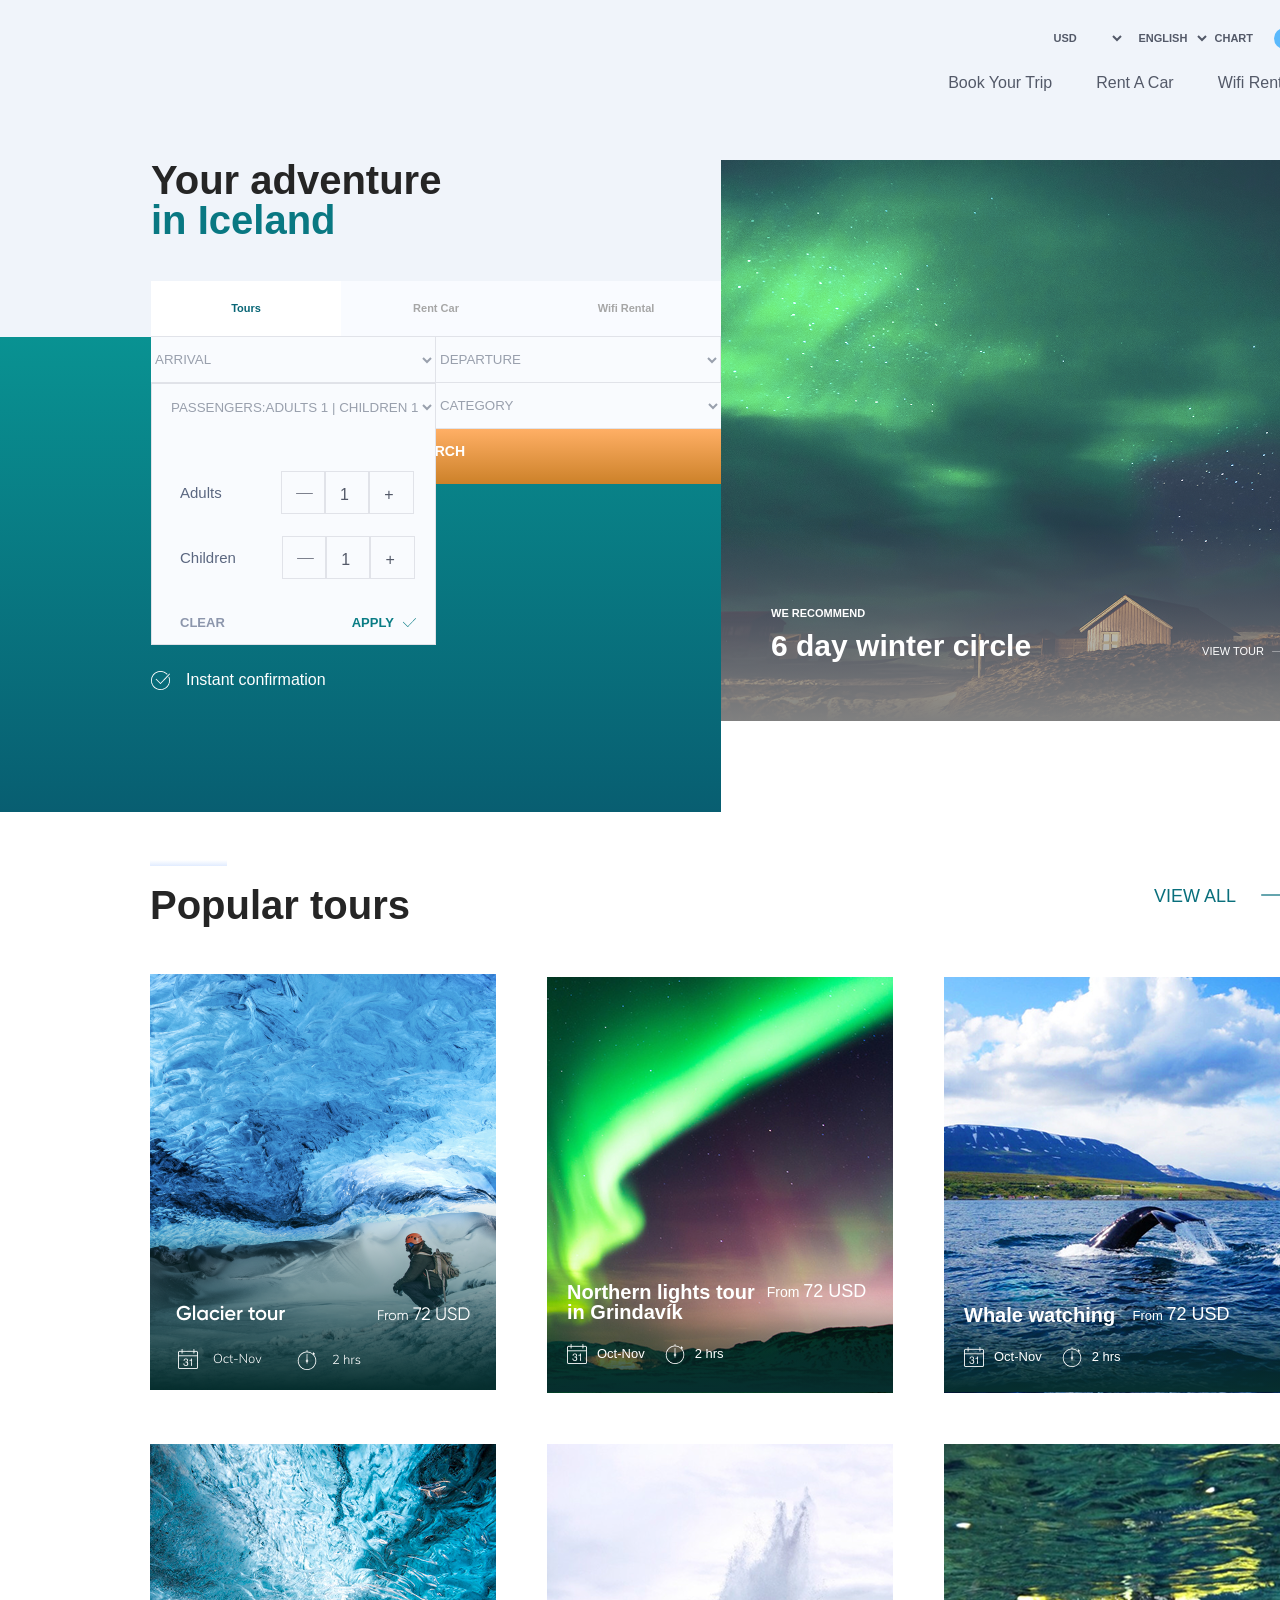
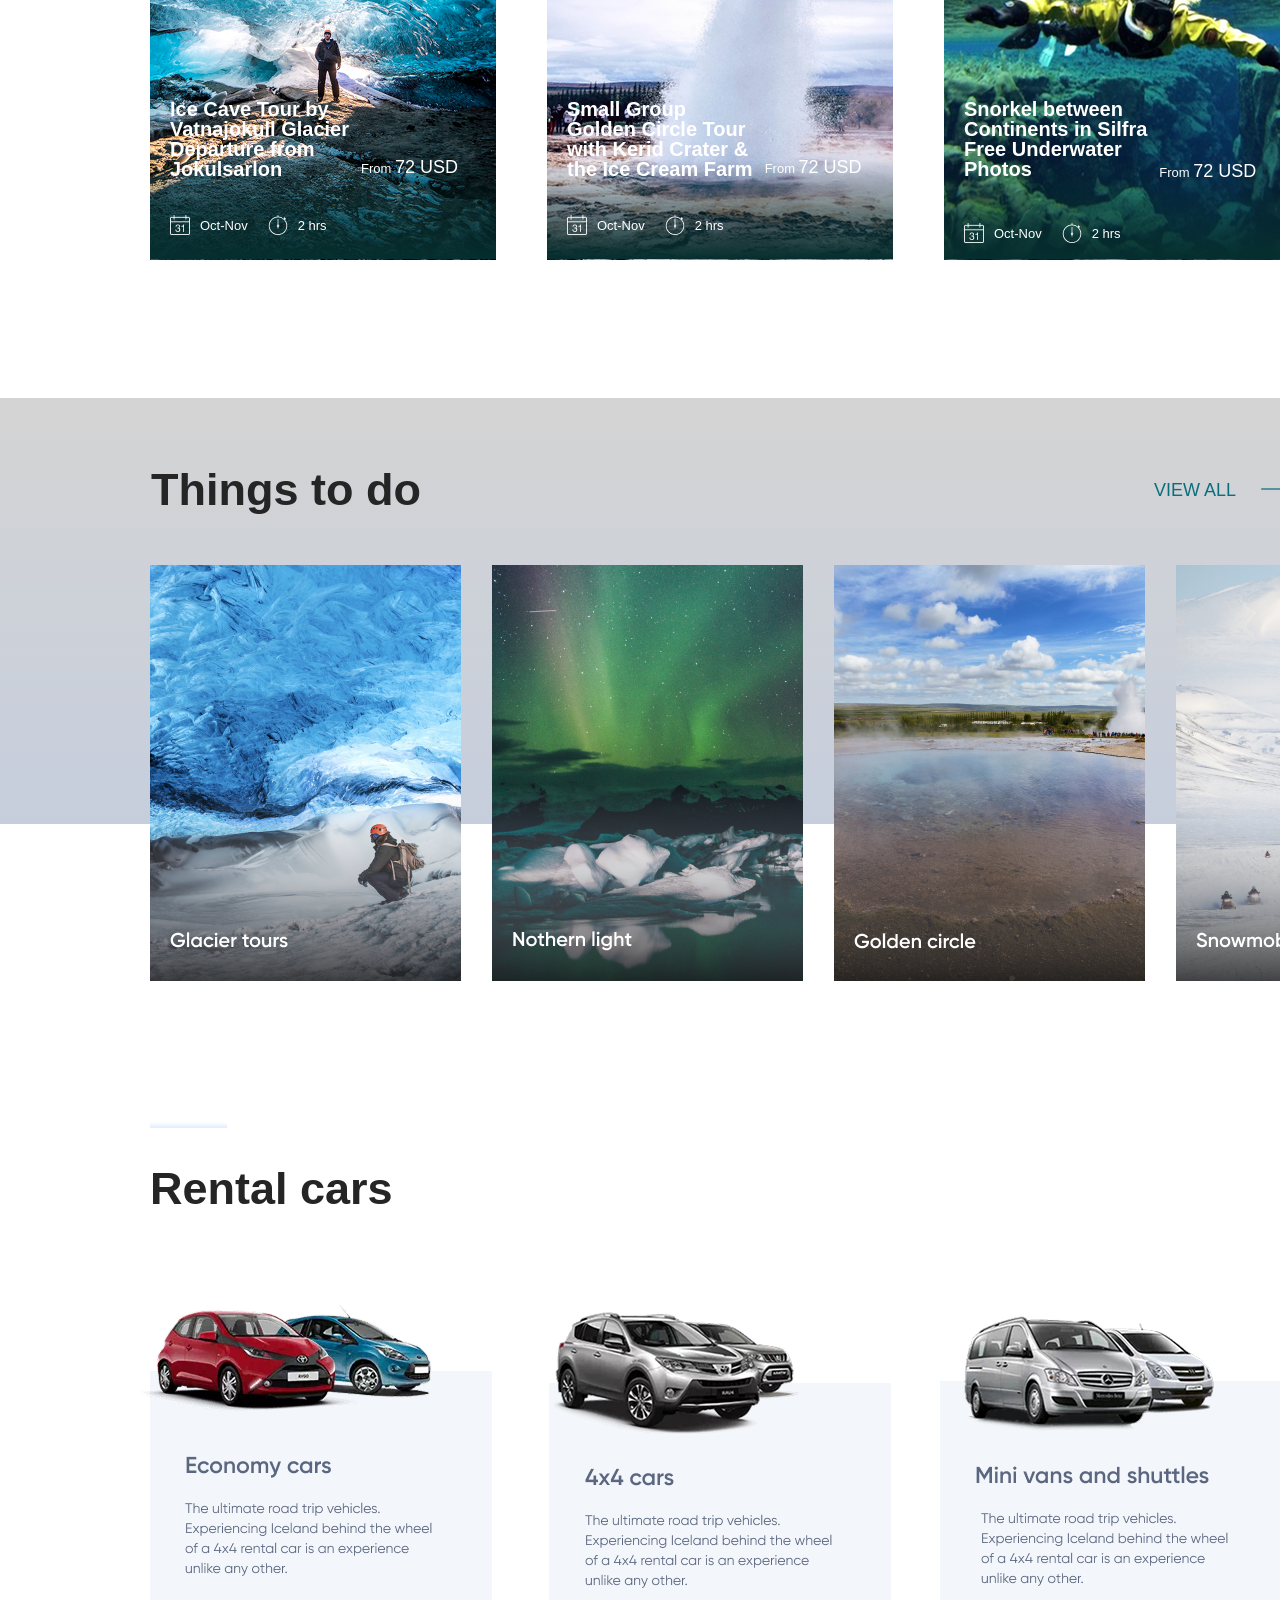
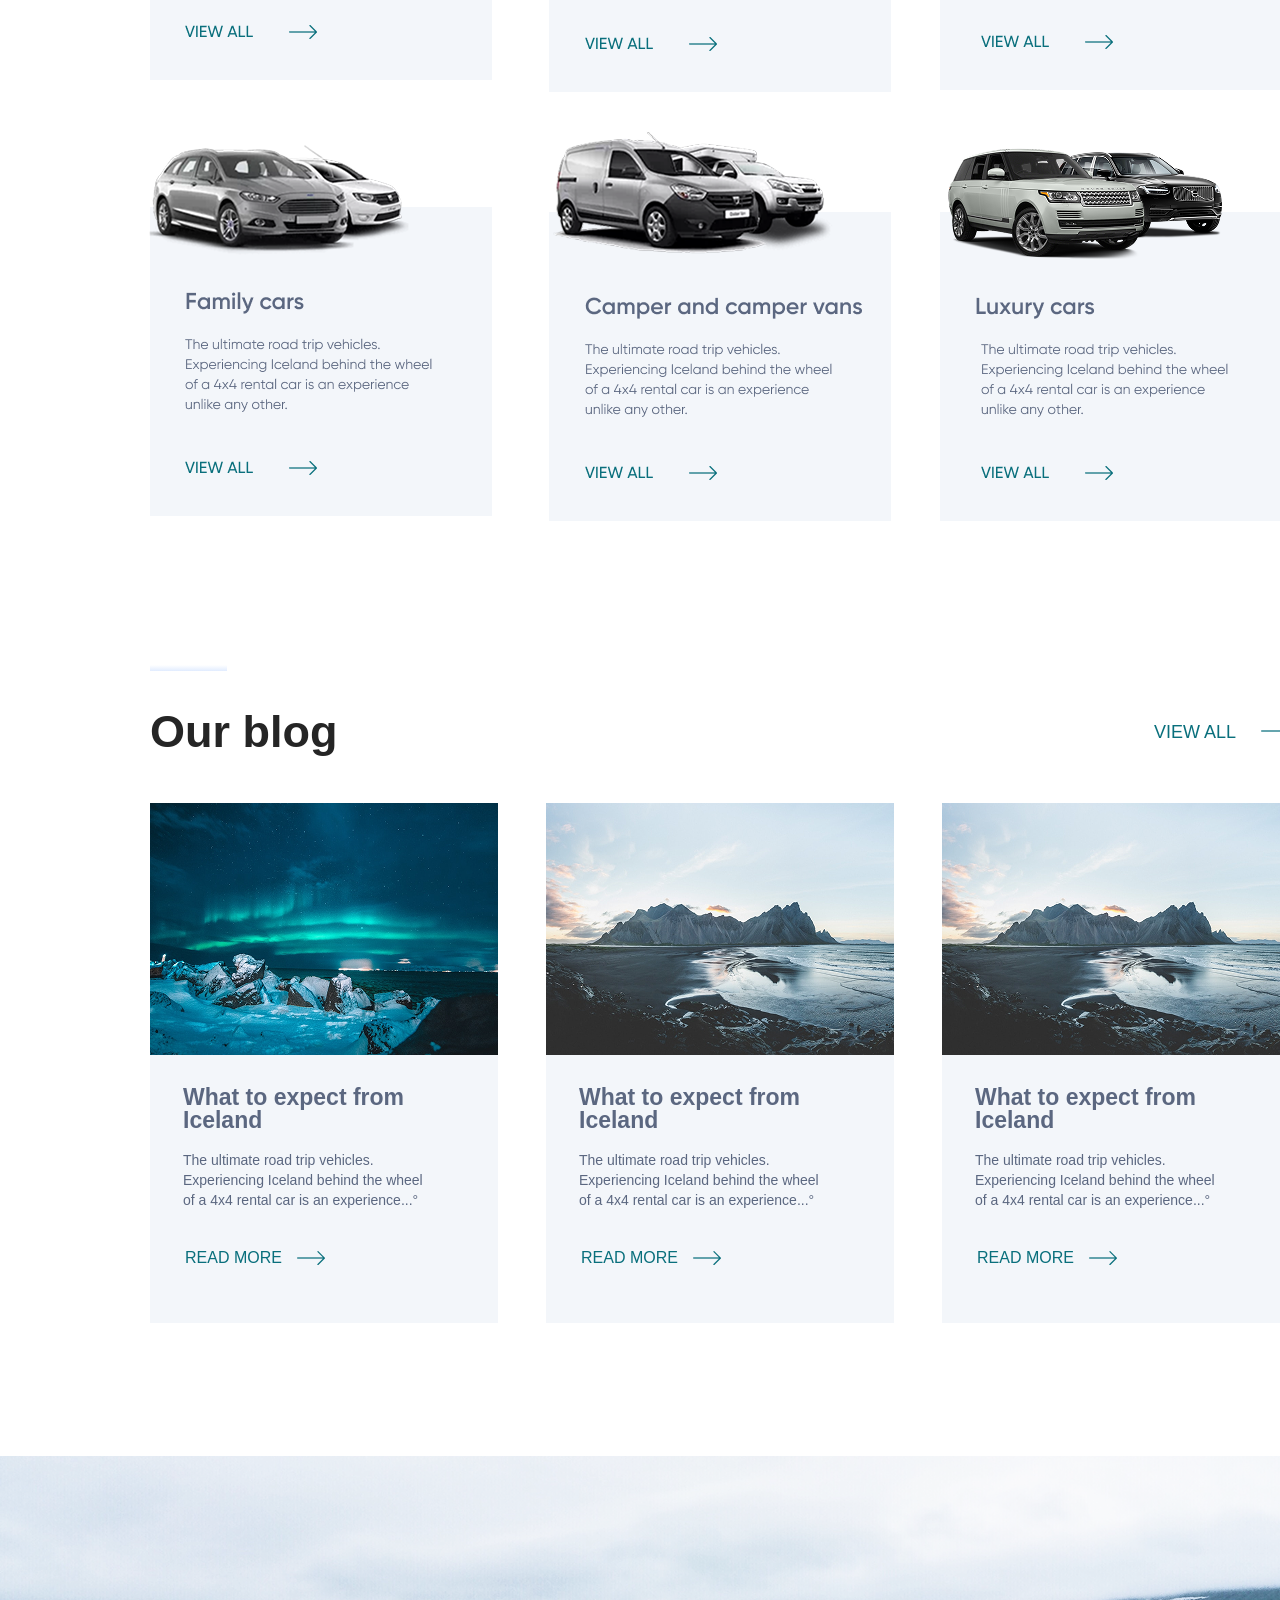
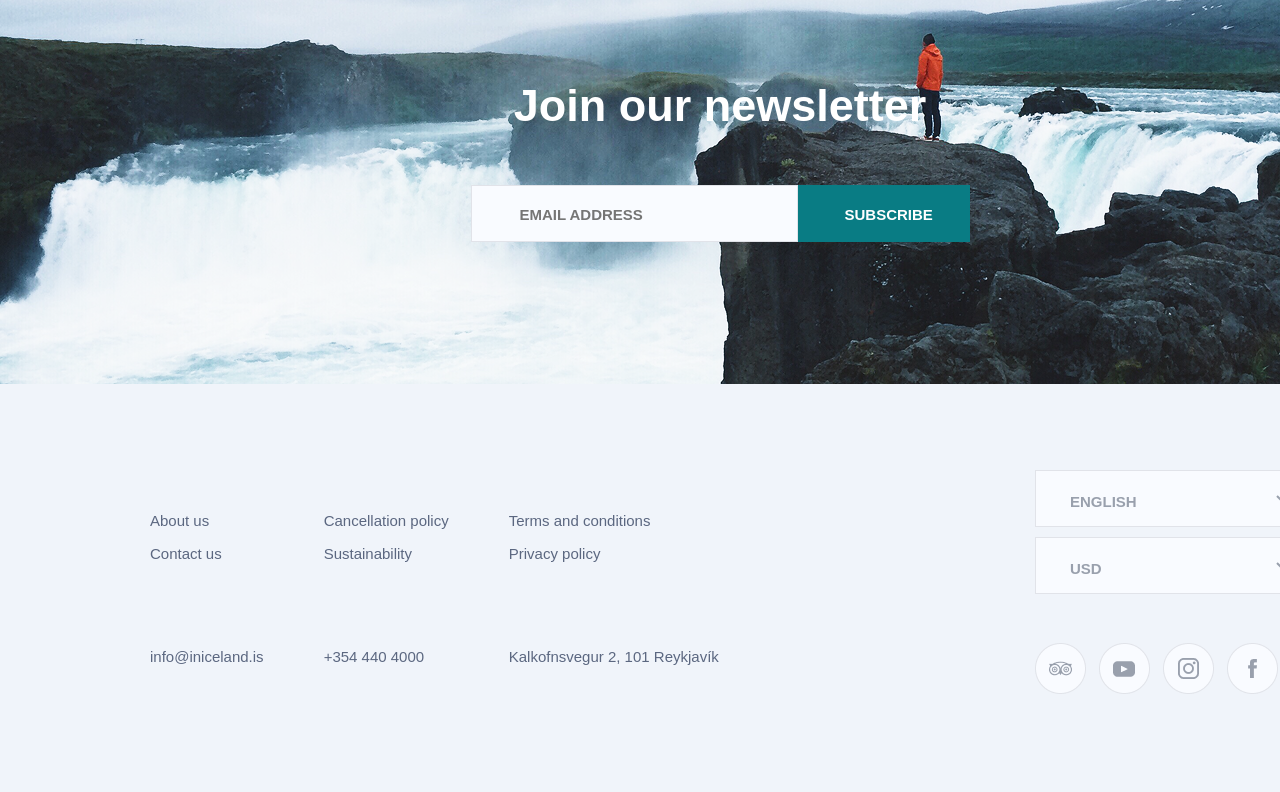
==== index.html @ d1ecb3a7 "initial commit" ====
<!DOCTYPE html>
<html lang="en">
<head>
  <meta charset="UTF-8">
  <meta name="viewport" content="width=device-width, initial-scale=1.0">
  <title>static rant cars website</title>
  <link rel="stylesheet" href="css/solve-challenge.css">
</head>
<body>
  <nav id="navigation">
    <!--this one is only for mobile sreen -->
     <div class="flex-h1-three-item">
       <h1>In Iceland</h1>
        <div class="user-vector-menu">
          <div><img src="/img/user (3) 1.png" alt=""></div>
          <div><img src="/img/Vector.png" alt=""></div>
          <div><img src="/img/Menu.png" alt=""></div>
        </div>
      </div>
       <!--this one is for destop-->
    <div id="flex-left">
      <div class="selected-two-div">
        <div class="selected">
        <select>
          <option value="usd">usd</option>
          <img src="/img/right-arrow (1) 2.png" alt="">
        </select>
        <select>
          <option value="english">english</option>
        </select>
        </div>
        <div class="chart-two">
        <div class="chart"><p>chart</p></div>
        <div class="two"><p>2</p></div>
        </div>
      </div>
      <ul class="three-ul">
        <li><a href="#">book your trip</a></li>
        <li><a href="#">rent a car</a></li>
        <li class="wifi-rental"><a href="#">wifi rental</a></li>
      </ul>
    </div>
  </nav>
  <main>
    <div id="hero-section">
      <div>
        <div class="for-background-only">
          <div class="h1">
            <h1>Your adventure <br><span>in Iceland</span></h1>
          </div>
          <div id="tours-rent-wifi">
            <div>
              <button class="Tours">tours</button>
              <button class="Rent-car">rent car</button>
              <button class="Wifi-rental">wifi rental</button>
            </div>
          </div>
        </div>
        <div id="four-selector-at-all">
          <div class="two-selector">
            <div class="arrival">
              <select name="arrival" class="">
                <option value="arrival">arrival</option>>
              </select>
            </div>
            <div class="departure">
              <select name="departure" class="">
                <option value="departure">departure</option>>
              </select>
            </div>
          </div>
          <div class="second-two-selector">
            <div class="div-that-wrap-passengers">
              <div class="pickup-time">
                <select name="pickup time" class="">
                <option value="pickup time">pickup time</option>
              </select>
              </div>
              <div class="Passengers">
                <select name="Passengers: Adults 1 | Children 1" class="">
                  <option value="Passengers: Adults 1 | Children 1"><span>Passengers:Adults 1 | Children 1</span></option>
                </select>
              </div>
              <div class="adults-children-clear">
                <div class="adults-with-three-items">
                  <div class="adults">
                    <p>adults</p>
                  </div>
                  <div class="three-item">
                    <div class="minu-sign"><img src="/img/vector-line.png" alt=""></div>
                    <div class="one-sign">
                      <p>1</p>
                    </div>
                    <div class="plus-sign">
                      <p>+</p>
                    </div>
                  </div>
                </div>
                <div class="children-three-items">
                  <div class="children">
                    <p>children</p>
                  </div>
                  <div class="three-item">
                    <div class="minu-sign"><img src="/img/vector-line.png" alt=""></div>
                    <div class="one-sign">
                      <p>1</p>
                    </div>
                    <div class="plus-sign">
                      <p>+</p>
                    </div>
                  </div>
                </div>
                <div class="clear-apply">
                  <div class="clear">
                    <p>clear</p>
                  </div>
                  <div class="apply-img">
                    <div class="apply">
                      <p>apply</p>
                    </div>
                    <img src="/img/checked 1.png" alt="">
                  </div>
                </div>
              </div>
            </div>
            <div class="div-that-wrap-category">
              <div class="display-flex-in-mobile">
                <select name="category" class="category">
                  <option value="category">departure time</option>
                </select>
              </div>
              <div class="display-flex-in-lagerscreen">
                <select name="category" class="category">
                  <option value="category"><span>category</span></option>
                </select>
              </div>
              <div class="search">
                <p>search</p>
              </div>
            </div>
          </div>
          <div class="Instant-img">
            <div class="two-group">
            <div class="img-p">
            <img src="/img/checked (3) 3.png" alt="">
             <p>Best price <br> guaranteed</p>
            </div>
            <div class="img-p">
            <img src="/img/checked (3) 3.png" alt="">
             <p>Easy booking and <br> cancellation</p>
            </div>
            </div>
            <div class="img"><img src="/img/checked (3) 3.png" alt=""></div>
            <div class="Instant">
              <p>Instant confirmation</p>
            </div>
          </div>
        </div>
      </div>
      <aside id="asidebar">
        <div class="picture-aurora-sidebar"><img src="/img/aurora-borealis-iceland-HJZAE87 1.png" alt=""></div>
        <div class="set-width-height-for-remmend">
          <div class="recommend-six-days">
            <div class="recomment">
              <p>we recommend</p>
            </div>
            <div class="six-day">
              <p>6 day winter circle</p>
            </div>
          </div>
          <div class="view-right-arrow">
            <p>view tour</p>
            <img src="/img/right-arrow (1) white-one.png" alt="">
          </div>
        </div>
      </aside>
    </div>
    <section id="section-1">
      <div class="short-line-popular-view">
        <div class="short-line"></div>
        <div class="popular-view">
          <div class="popular">
            <p>Popular tours</p>
          </div>
          <div class="button-img">
            <button>View all</button>
            <img src="/img/right-arrow-green-color.png" alt="">
          </div>
        </div>
      </div>
      <div class="two-group-of-pictures-1">
      <div class="three-mobile-image">
         <div><img src="/img/Mask Group-mobile-image.png" alt=""></div>
         <div><img src="/img/Mask Group-mobile-image.png" alt=""></div>
         <div><img src="/img/Mask Group-mobile-image.png" alt=""></div>
        </div>
        <div class="three-images">
          <div class="image-one">
          <img src="/img/tours large one.png" alt="">
            <!-- <div class="set-width-height"> -->
              <!-- <div class="push-it-down">
                <div class="right-side">
                <p>Glacier tour</p>
                <div class="calader-time">
                  <div class="calader">
                    <img src="/img/calendar (3) 1.png" alt="">
                    <p>Oct-Nov</p>
                  </div>
                  <div class="time">
                  <img src="/img/timer 1.png" alt="">
                  <p>2 hrs</p>
                </div>
                </div>
                 </div>
                 
                <div class="left-side">
                <p>From <span>72 USD</span></p>
                </div>
              </div> -->

            <!-- </div> -->
          </div>
          <div class="image-two">
            <div>
              <img src="/img/the-beautiful-northern-lights-viewed-from-30-minutes-outside-of-reykjavik-iceland-this-happens-when_t20_rOREmz 1.png"alt="">
            </div>
            <div class="set-width-height">
              <div class="push-it-down">
                <div class="right-side">
                  <p>Northern lights tour <br>in Grindavík</p>
                  <div class="calader-time">
                    <div class="calader">
                      <img src="/img/calendar (3) 1.png" alt="">
                      <p>Oct-Nov</p>
                    </div>
                    <div class="time">
                      <img src="/img/timer 1.png" alt="">
                      <p>2 hrs</p>
                    </div>
                  </div>
                </div>
                <div class="left-side">
                <p>From <span>72 USD</span></p>
                </div>
              </div>
            </div>
          </div>
          <div class="image-three">
            <div><img src="/img/iceland-nature_t20_z2x6Ea 1.png" alt=""></div>
            <div class="set-width-height">
              <div class="push-it-down">
                <div class="right-side">
                  <p>Whale watching</p>
                  <div class="calader-time">
                    <div class="calader">
                      <img src="/img/calendar (3) 1.png" alt="">
                      <p>Oct-Nov</p>
                    </div>
                    <div class="time">
                      <img src="/img/timer 1.png" alt="">
                      <p>2 hrs</p>
                    </div>
                  </div>
                </div>
                <div class="left-side"><p>From <span>72 USD</span></p></div>
              </div>

            </div>
          </div>
        </div>
        <div class="three-images-again">
          <div class="image-one">
            <div><img src="/img/myself-standing-inside-an-ice-cave_t20_a87QR6 1.png" alt=""></div>
            <div class="set-width-height">
              <div class="push-it-down">
                <div class="right-side">
                  <p>​Ice Cave Tour by <br>Vatnajokull Glacier <br> Departure from <br> Jokulsarlon</p>
                  <div class="calader-time">
                    <div class="calader">
                      <img src="/img/calendar (3) 1.png" alt="">
                      <p>Oct-Nov</p>
                    </div>
                    <div class="time">
                      <img src="/img/timer 1.png" alt="">
                      <p>2 hrs</p>
                    </div>
                  </div>
                </div>
                <div class="left-side"><p>From <span>72 USD</span></p></div>
              </div>
            </div>
          </div>
          <div class="image-two">
          <img src="/img/XgV84E_t20_GGoeZ6 1.png" alt="">
            <div class="set-width-height">
              <div class="push-it-down">
                <div class="right-side">
                  <p>Small Group <br> Golden Circle Tour <br> with Kerid Crater & <br> the Ice Cream Farm</p>
                  <div class="calader-time">
                  <div class="calader">
                    <img src="/img/calendar (3) 1.png" alt="">
                    <p>Oct-Nov</p>
                    </div>
                    <div class="time">
                      <img src="/img/timer 1.png" alt="">
                      <p>2 hrs</p>
                    </div>
                  </div>
                </div>
                <div class="left-side"><p>From <span>72 USD</span></p></div>
              </div>
            </div>
          </div>
          <div class="image-three">
            <img src="/img/silfra-snorkeling-between-north-america-and-europe-thingvellir-iceland_t20_RwwBnQ 1.png"alt="">
            <div class="set-width-height">
              <div class="push-it-down">
                <div class="right-side">
                  <p>Snorkel between <br> Continents in Silfra <br> Free Underwater <br> Photos</p>
                  <div class="calader-time">
                    <div class="calader">
                      <img src="/img/calendar (3) 1.png" alt="">
                      <p>Oct-Nov</p>
                    </div>
                    <div class="time">
                      <img src="/img/timer 1.png" alt="">
                      <p>2 hrs</p>
                    </div>
                  </div>
                </div>
                 <div class="left-side"><p>From <span>72 USD</span></p></div>
                </div>
              </div>
            </div>
          </div>
        </div>
      </div>
      <div class="display-in-mobile">
        <button>View all</button>
      </div>
    </section>
    <section id="section-2">
      <div class="for-the-background">
        <div class="thing-button">
          <p>Things to do</p>
          <div class="button-img">
            <button>View all</button>
            <img src="/img/right-arrow-green-color.png" alt="">
          </div>
        </div>
        <div class="mobile-image">
          <div class="two-image">
          <img src="/img/Tours-for-mobile.png" alt="">
          <img src="/img/Tours-second-for-mobile.png" alt="">
        </div>
        <div class="view-in-mobile"><button>View all things to do</button></div>
        </div>
        <div class="four-image">
          <div>
          <img src="/img/Tours-first-one.png" alt="">
        </div>
        <div>
          <img src="/img/Tours-second.png" alt="">
        </div>
        <div>
          <img src="/img/Tours three.png" alt="">
        </div>
        <div>
          <img src="/img/Tours four.png" alt="">
        </div>
      </div>
    </div>
    </section>
    <section id="section-3">
      <div class="short-line-Rental-cars">
        <div class="short-line"></div>
        <div class="Rental-cars">
          <p>Rental cars</p>
        </div>
      </div>
      <div class="cars">
        <div class="first-ground-of-cars">
          <div class="Cars-one"><img src="/img/Cars-one.png" alt=""></div>
          <div class="cars-two"><img src="/img/Cars-two.png" alt=""></div>
          <div class="Car-four"><img src="/img/Car-four.png" alt=""></div>
          <div class="cars-three"><img src="/img/Car-three.png" alt=""></div>
        </div>
        <div class="second-ground-of-cars">
          <div><img src="/img/Car-four.png" alt=""></div>
          <div><img src="/img/Car-five.png" alt=""></div>
          <div class="solve-little-problem">
            <div class="two-cars-must-flex">
            <div class="land-rover"><img src="/img/land_rover_PNG69 1.png" alt=""></div>
            <div class="pure"><img src="/img/purepng 1.png" alt=""></div>
           </div>
           <div class="card"></div><img src="/img/Car-six.png" alt="">
          </div>
        </div>
      </div>
      <div class="display-in-mobile">
      <button>View all cars</button>
      </div>
    </section>
    <section id="section-4">
      <div class="short-line-Ourblog-view">
        <div class="short-line"></div>
        <div class="Ourblog-view">
          <div class="From-the-blog">
            <p>From the blog</p>
          </div>
          <div class="Ourblog">
            <p>Our blog</p>
          </div>
          <div class="button-img">
            <button>View all</button>
            <img src="/img/right-arrow-green-color.png" alt="">
          </div>
        </div>
      </div>
      <div class="three-img-card">
        <div class="three-img">
          <div class="Rectangle-112"><img src="/img/Rectangle 112.png" alt=""></div>
          <div class="h2-paragraph">
            <div class="heading"><h2>What to expect from <br> Iceland</h2></div>
            <div class="paragraph"><p>The ultimate road trip vehicles. <br> Experiencing Iceland behind the wheel <br> of a 4x4 rental car is an experience...°</p></div>
            <div class="button-img">
            <button>read more</button>
             <img src="/img/right-arrow-green-color.png" alt="">
            </div>
          </div>
          <div class="add-image"><img src="/img/Rectangle 112.png" alt=""></div>
          <div class="h2-paragraph">
            <div class="heading"><h2>What to expect from <br> Iceland</h2></div>
            <div class="paragraph"><p>The ultimate road trip vehicles. <br> Experiencing Iceland behind the wheel <br> of a 4x4 rental car is an experience...°</p></div>
            <div class="button-img">
            <button>read more</button>
             <img src="/img/right-arrow-green-color.png" alt="">
            </div>
          </div>
          <div class="Rectangle-113"><img src="/img/Rectangle 113.png" alt=""></div>
          <div class="Rectangle-114"><img src="/img/Rectangle 113.png" alt=""></div>
        </div>
        <div class="card">
          <div class="h2-paragraph">
            <div class="heading"><h2>What to expect from <br> Iceland</h2></div>
            <div class="paragraph"><p>The ultimate road trip vehicles. <br> Experiencing Iceland behind the wheel <br> of a 4x4 rental car is an experience...°</p></div>
            <div class="button-img">
            <button>read more</button>
             <img src="/img/right-arrow-green-color.png" alt="">
            </div>
          </div>
          <div class="h2-paragraph">
            <div class="heading"><h2>What to expect from <br> Iceland</h2></div>
            <div class="paragraph"><p>The ultimate road trip vehicles. <br> Experiencing Iceland behind the wheel <br> of a 4x4 rental car is an experience...°</p></div>
            <div class="button-img">
              <button>read more</button>
              <img src="/img/right-arrow-green-color.png" alt="">
            </div>
          </div>
          <div class="h2-paragraph">
            <div class="heading"><h2>What to expect from <br> Iceland</h2></div>
            <div class="paragraph"><p>The ultimate road trip vehicles. <br> Experiencing Iceland behind the wheel <br> of a 4x4 rental car is an experience...°</p></div>
            <div class="button-img">
              <button>read more</button>
              <img src="/img/right-arrow-green-color.png" alt="">
            </div>
          </div>
        </div>
      </div>
      <div class="display-in-mobile">
      <button>view more blog posts</button>
      </div>
    </section>
    <section id="section-5">
     <div class="empty-div">
       <img src="/img/adventure-makes-things-meaningful_t20_Vo0aX3 1.png" alt="">
     </div>
     <div class="h2-input-button">
     <h2>Join our newsletter</h2>
     <div class="input-button">
     <div><input type="email" name="email" id="email" placeholder="email address"></div>
     <div><button>subscribe</button></div>
     </div>
     </div>
     </section>
    </main>
      <footer id="footer">
       <div class="view-only-on-mobilescreen">
        <div class="flex-contianer">
        <div class="first-unit">
         <ul>
          <li><a href="#">About us</a></li>
          <li><a href="#">Cancellation policy</a></li>
          <div class="paragraph"><p>Terms and conditions</p></div>
         </ul>
        </div>
        <div class="second-unit">
        <ul>
         <li><a href="#">Sustainability</a></li>
         <li><a href="#">Privacy policy</a></li>
         <li><a href="#">Contact us</a></li>
        </ul>
        </div>
        </div>
        <div class="third-unit">
        <ul>
        <li><a href="#">info@iniceland.is</a></li>
        <li><p>+354 440 4000</p></li>
        <div class="paragraph"><p>Kalkofnsvegur 2, 101 Reykjavík</p></div>
        </ul>
        </div>
        </div>
        <div class="right-side">
        <div class="first-ul">
         <ul>
          <li><a href="#">About us</a></li>
          <li><a href="#">Contact us</a></li>
          <div class="paragraph"><p>info@iniceland.is</p></div>
         </ul>
        </div>
        <div class="second-ul">
        <ul>
         <li><a href="#">Cancellation policy</a></li>
         <li><a href="#">Sustainability</a></li>
         <div class="paragraph"><p>+354 440 4000</p></div>
        </ul>
        </div>
        <div class="third-ul">
        <ul>
        <li><a href="#">Terms and conditions</a></li>
        <li><a href="#">Privacy policy</a></li>
        <div class="paragraph"><p>Kalkofnsvegur 2, 101 Reykjavík</p></div>
        </ul>
        </div>
       </div>
       <div class="left-side">
        <div class="select">
        <div class="english">
        <select name="english" id="english">english
        <option value="english">english</option>
        </select>
      </div>
        <div class="usd">
        <select name="usd" class="usd">
        <option value="usd">usd</option>
        </select>
      </div>
        </div>
       <div class="social-media">
       <div><img src="/img/Tripadvisor.png" alt=""></div>
       <div><img src="/img/Youtube.png" alt=""></div>
       <div><img src="/img/Instagram.png" alt=""></div>
       <div><img src="/img/Facebook.png" alt=""></div>
       </div>
       </div>
      </div>
    </footer>
    <script src="index.js"></script>
</body>
</html>
---- css/solve-challenge.css ----
html, body {
  width: 1440px;
  margin: 0 auto;
  box-sizing: border-box;
  font-family: sans-serif;
}

* {
  padding: 0;
  margin: 0;
  box-sizing: border-box;
}

p,
li,
a {
  margin: 0;
  padding: 0;
}

#navigation {
  width: 100%;
  height: 160px;
  background: #F0F4FA;
}
#navigation .flex-h1-three-item {
  display: none;
}
#navigation #flex-left {
  display: flex;
  flex-direction: column;
  align-items: end;
  padding-right: 145px;
}
#navigation #flex-left .selected-two-div {
  display: flex;
  flex-direction: row;
  text-align: center;
  align-items: center;
  padding-top: 27px;
  margin-bottom: 25px;
}
#navigation #flex-left .selected-two-div .selected {
  display: flex;
  flex-direction: row;
  align-items: center;
  text-align: center;
  gap: 10px;
}
#navigation #flex-left .selected-two-div .selected select {
  border: none;
  background: none;
  text-transform: uppercase;
  font-size: 11px;
  color: #535968;
  font-weight: 600;
  background: none;
  width: 75px;
}
#navigation #flex-left .selected-two-div .chart-two {
  display: flex;
  flex-direction: row;
  align-items: center;
  text-align: center;
  gap: 8px;
}
#navigation #flex-left .selected-two-div .chart-two .chart {
  text-decoration: none;
  list-style: none;
}
#navigation #flex-left .selected-two-div .chart-two .chart p {
  text-transform: uppercase;
  color: #535968;
  font-size: 11px;
  font-weight: 600;
  padding: 5px;
}
#navigation #flex-left .selected-two-div .chart-two .two {
  width: 21px;
  height: 21px;
  border-radius: 50%;
  margin-left: 8px;
  display: flex;
  flex-direction: row;
  align-items: center;
  justify-content: center;
  background-color: #5AB9FC;
}
#navigation #flex-left .selected-two-div .chart-two .two p {
  color: #fff;
  font-size: 11px;
  font-weight: 600;
}
#navigation #flex-left .three-ul {
  display: flex;
  flex-direction: row;
  list-style: none;
}
#navigation #flex-left .three-ul li a {
  font-size: 16px;
  line-height: 100%;
  font-weight: 500;
  letter-spacing: 0%;
  padding-right: 44px;
  color: #535968;
  text-transform: capitalize;
  text-decoration: none;
}
#navigation #flex-left .three-ul .wifi-rental a {
  font-size: 16px;
  line-height: 100%;
  font-weight: 500;
  letter-spacing: 0%;
  padding-right: 0px;
  color: #535968;
  text-transform: capitalize;
  text-decoration: none;
}

main #hero-section {
  width: 100%;
  display: flex;
  flex-direction: row;
}
main #hero-section .for-background-only {
  background: #F0F4FA;
}
main #hero-section .for-background-only .h1 {
  padding-left: 151px;
  margin-bottom: 41px;
}
main #hero-section .for-background-only .h1 h1 {
  margin-top: 0;
  font-weight: 700;
  font-size: 40px;
  line-height: 100%;
  letter-spacing: 0%;
  color: #252525;
}
main #hero-section .for-background-only .h1 h1 span {
  font-weight: 700;
  font-size: 40px;
  line-height: 100%;
  letter-spacing: 0%;
  color: #097882;
}
main #hero-section .for-background-only #tours-rent-wifi div {
  border-bottom: #E1E3E9 solid 1px;
  margin-left: 151px;
  display: flex;
  flex-direction: row;
  width: 570px;
}
main #hero-section .for-background-only #tours-rent-wifi .Tours {
  border: none;
  width: 190px;
  height: 55px;
  color: #096676;
  background-color: #FFFFFF;
  cursor: pointer;
  font-weight: 600;
  font-size: 11px;
  line-height: 100%;
  text-transform: capitalize;
  letter-spacing: 0%;
}
main #hero-section .for-background-only #tours-rent-wifi .Tours:hover {
  background-color: #085E71;
  color: #fff;
  transition: background-color 0.5s ease;
}
main #hero-section .for-background-only #tours-rent-wifi .Rent-car {
  border: none;
  width: 190px;
  height: 55px;
  font-weight: 600;
  font-size: 11px;
  line-height: 100%;
  color: #A6A6A6;
  cursor: pointer;
  letter-spacing: 0%;
  text-transform: capitalize;
  background: #F9FBFF;
}
main #hero-section .for-background-only #tours-rent-wifi .Rent-car:hover {
  background-color: #085E71;
  color: #fff;
  transition: background-color 0.5s ease;
}
main #hero-section .for-background-only #tours-rent-wifi .Wifi-rental {
  border: none;
  width: 190px;
  height: 55px;
  font-weight: 600;
  font-size: 11px;
  line-height: 100%;
  color: #A6A6A6;
  cursor: pointer;
  letter-spacing: 0%;
  text-transform: capitalize;
  background: #F9FBFF;
}
main #hero-section .for-background-only #tours-rent-wifi .Wifi-rental:hover {
  background-color: #085E71;
  color: #fff;
  transition: background-color 0.5s ease;
}
main #hero-section #four-selector-at-all {
  background: linear-gradient(#099292, #085E71);
  height: 475px;
}
main #hero-section #four-selector-at-all .two-selector {
  background-color: #F9FBFE;
  margin-left: 151px;
  display: flex;
  flex-direction: row;
}
main #hero-section #four-selector-at-all .two-selector .arrival select {
  border: none;
  height: 46px;
  background: none;
  width: 285px;
  color: #99A0AD;
  text-transform: uppercase;
  border-bottom: solid 1px #E1E3E9;
  border-right: solid 1px #E1E3E9;
}
main #hero-section #four-selector-at-all .two-selector .arrival select:focus {
  outline: none;
}
main #hero-section #four-selector-at-all .two-selector .departure select {
  border: none;
  height: 46px;
  background: none;
  width: 285px;
  color: #99A0AD;
  text-transform: uppercase;
  border-bottom: solid 1px #E1E3E9;
  border-right: solid 1px #E1E3E9;
}
main #hero-section #four-selector-at-all .two-selector .departure select:focus {
  outline: none;
}
main #hero-section #four-selector-at-all .second-two-selector {
  display: flex;
  flex-direction: row;
  margin-left: 151px;
}
main #hero-section #four-selector-at-all .second-two-selector .div-that-wrap-passengers {
  background-color: #F9FBFE;
  z-index: 1;
  border: solid 1px #E0E2E8;
}
main #hero-section #four-selector-at-all .second-two-selector .div-that-wrap-passengers .pickup-time {
  display: none;
}
main #hero-section #four-selector-at-all .second-two-selector .div-that-wrap-passengers select {
  border: none;
  background: none;
  width: 282.9px;
  height: 46px;
  text-transform: uppercase;
  padding-left: 15px;
  color: #99A0AD;
}
main #hero-section #four-selector-at-all .second-two-selector .div-that-wrap-passengers select:focus {
  outline: none;
}
main #hero-section #four-selector-at-all .second-two-selector .div-that-wrap-passengers .adults-children-clear .adults-with-three-items {
  display: flex;
  flex-direction: row;
  margin-bottom: 22px;
  align-items: center;
  margin-top: 41px;
}
main #hero-section #four-selector-at-all .second-two-selector .div-that-wrap-passengers .adults-children-clear .adults-with-three-items .adults {
  padding-left: 28px;
}
main #hero-section #four-selector-at-all .second-two-selector .div-that-wrap-passengers .adults-children-clear .adults-with-three-items .adults p {
  font-weight: 400;
  font-size: 15px;
  line-height: 100%;
  letter-spacing: 0%;
  color: #5B6780;
  text-transform: capitalize;
}
main #hero-section #four-selector-at-all .second-two-selector .div-that-wrap-passengers .adults-children-clear .adults-with-three-items .three-item {
  display: flex;
  flex-direction: row;
  margin-left: 59px;
  align-items: center;
}
main #hero-section #four-selector-at-all .second-two-selector .div-that-wrap-passengers .adults-children-clear .adults-with-three-items .three-item .minu-sign {
  width: 44.3px;
  height: 43px;
  border: solid 1px #E1E3E9;
  padding: 8px 14px;
}
main #hero-section #four-selector-at-all .second-two-selector .div-that-wrap-passengers .adults-children-clear .adults-with-three-items .three-item .one-sign {
  width: 44.3px;
  height: 43px;
  color: #535968;
  border: solid 1px #E1E3E9;
  padding: 14px 14px;
}
main #hero-section #four-selector-at-all .second-two-selector .div-that-wrap-passengers .adults-children-clear .adults-with-three-items .three-item .plus-sign {
  width: 44.3px;
  height: 43px;
  color: #535968;
  border: solid 1px #E1E3E9;
  padding: 14px 14px;
}
main #hero-section #four-selector-at-all .second-two-selector .div-that-wrap-passengers .adults-children-clear .children-three-items {
  display: flex;
  flex-direction: row;
  align-items: center;
}
main #hero-section #four-selector-at-all .second-two-selector .div-that-wrap-passengers .adults-children-clear .children-three-items .children {
  padding-left: 28px;
}
main #hero-section #four-selector-at-all .second-two-selector .div-that-wrap-passengers .adults-children-clear .children-three-items .children p {
  font-weight: 400;
  font-size: 15px;
  line-height: 100%;
  letter-spacing: 0%;
  color: #5B6780;
  text-transform: capitalize;
}
main #hero-section #four-selector-at-all .second-two-selector .div-that-wrap-passengers .adults-children-clear .children-three-items .three-item {
  display: flex;
  flex-direction: row;
  margin-left: 46px;
  align-items: center;
}
main #hero-section #four-selector-at-all .second-two-selector .div-that-wrap-passengers .adults-children-clear .children-three-items .three-item .minu-sign {
  width: 44.3px;
  height: 43px;
  border: solid 1px #E1E3E9;
  padding: 8px 14px;
}
main #hero-section #four-selector-at-all .second-two-selector .div-that-wrap-passengers .adults-children-clear .children-three-items .three-item .one-sign {
  width: 44.3px;
  height: 43px;
  color: #535968;
  border: solid 1px #E1E3E9;
  padding: 14px 14px;
}
main #hero-section #four-selector-at-all .second-two-selector .div-that-wrap-passengers .adults-children-clear .children-three-items .three-item .plus-sign {
  width: 44.3px;
  height: 43px;
  color: #535968;
  border: solid 1px #E1E3E9;
  padding: 14px 14px;
}
main #hero-section #four-selector-at-all .second-two-selector .div-that-wrap-passengers .adults-children-clear .clear-apply {
  display: flex;
  flex-direction: row;
  align-items: center;
  padding-top: 37px;
  padding-bottom: 15px;
  justify-content: space-between;
}
main #hero-section #four-selector-at-all .second-two-selector .div-that-wrap-passengers .adults-children-clear .clear-apply .clear {
  padding-left: 28px;
}
main #hero-section #four-selector-at-all .second-two-selector .div-that-wrap-passengers .adults-children-clear .clear-apply .clear p {
  font-weight: 600;
  font-size: 13px;
  line-height: 100%;
  text-transform: uppercase;
  color: #8C96AC;
}
main #hero-section #four-selector-at-all .second-two-selector .div-that-wrap-passengers .adults-children-clear .clear-apply .apply-img {
  display: flex;
  flex-direction: row;
  align-items: center;
  padding-right: 19px;
  gap: 9px;
}
main #hero-section #four-selector-at-all .second-two-selector .div-that-wrap-passengers .adults-children-clear .clear-apply .apply-img p {
  font-weight: 600;
  font-size: 13px;
  line-height: 100%;
  text-transform: uppercase;
  color: #097C84;
}
main #hero-section #four-selector-at-all .second-two-selector .div-that-wrap-passengers .adults-children-clear .clear-apply .apply-img img {
  color: #097C84;
}
main #hero-section #four-selector-at-all .second-two-selector .div-that-wrap-category .display-flex-in-mobile {
  display: none;
}
main #hero-section #four-selector-at-all .second-two-selector .div-that-wrap-category div select {
  background-color: #F9FBFE;
  border: none;
  width: 285px;
  height: 46px;
  color: #99A0AD;
  text-transform: uppercase;
  border-bottom: solid 1px #E1E3E9;
}
main #hero-section #four-selector-at-all .second-two-selector .div-that-wrap-category div select:focus {
  outline: none;
}
main #hero-section #four-selector-at-all .second-two-selector .div-that-wrap-category .search {
  height: 55px;
  width: 315px;
  margin-left: -30px;
  position: relative;
  padding-top: 15px;
  z-index: 0;
  background: linear-gradient(#FFAF65, #CC8129);
}
main #hero-section #four-selector-at-all .second-two-selector .div-that-wrap-category .search p {
  color: #FFFFFF;
  font-weight: 600;
  font-size: 14px;
  line-height: 100%;
  letter-spacing: 0%;
  text-transform: uppercase;
}
main #hero-section #four-selector-at-all .Instant-img .two-group {
  display: none;
}
main #hero-section #four-selector-at-all .Instant-img {
  padding-left: 151px;
  margin-top: 26px;
  gap: 16px;
  display: flex;
  flex-direction: row;
  color: #FFFFFF;
}
main #hero-section #asidebar {
  width: 720px;
  height: 561px;
}
main #hero-section #asidebar .set-width-height-for-remmend {
  width: 720px;
  height: 196px;
  margin-top: -200px;
  position: relative;
  display: flex;
  flex-direction: row;
  align-items: center;
  justify-content: space-between;
  background: linear-gradient(transparent, gray);
}
main #hero-section #asidebar .set-width-height-for-remmend .recommend-six-days {
  color: #FFFFFF;
  padding-top: 22px;
  padding-left: 50px;
}
main #hero-section #asidebar .set-width-height-for-remmend .recommend-six-days .recomment {
  margin-bottom: 12px;
}
main #hero-section #asidebar .set-width-height-for-remmend .recommend-six-days .recomment p {
  font-weight: 600;
  font-size: 11px;
  line-height: 100%;
  letter-spacing: 0%;
  text-transform: uppercase;
}
main #hero-section #asidebar .set-width-height-for-remmend .recommend-six-days .six-day p {
  font-weight: 600;
  font-size: 30px;
  line-height: 100%;
  letter-spacing: 0%;
}
main #hero-section #asidebar .set-width-height-for-remmend .view-right-arrow {
  color: #FFFFFF;
  padding-top: 57px;
  padding-right: 151px;
  display: flex;
  flex-direction: row;
  gap: 8px;
  align-items: center;
}
main #hero-section #asidebar .set-width-height-for-remmend .view-right-arrow p {
  font-weight: 400px;
  font-size: 11px;
  line-height: 100%;
  letter-spacing: 0%;
  text-transform: uppercase;
}
main #hero-section #asidebar .set-width-height-for-remmend .view-right-arrow img {
  color: #FFFFFF;
  width: 18px;
  height: 9.04px;
}
main #section-1 .short-line-popular-view {
  padding-left: 150px;
  margin-bottom: 49px;
}
main #section-1 .short-line-popular-view .short-line {
  width: 77px;
  height: 6px;
  background: linear-gradient(#FFFFFF, #E1ECFF);
  margin-top: 48px;
}
main #section-1 .short-line-popular-view .popular-view {
  display: flex;
  flex-direction: row;
  justify-content: space-between;
  align-items: center;
}
main #section-1 .short-line-popular-view .popular-view .popular {
  margin-top: 19px;
}
main #section-1 .short-line-popular-view .popular-view .popular p {
  font-size: 40px;
  font-weight: 600;
  line-height: 100%;
  letter-spacing: 0%;
  color: #252525;
}
main #section-1 .short-line-popular-view .popular-view .button-img {
  display: flex;
  flex-direction: row;
  align-items: center;
  padding-right: 151px;
  gap: 25px;
}
main #section-1 .short-line-popular-view .popular-view .button-img button {
  font-weight: 500;
  font-size: 18px;
  line-height: 100%;
  letter-spacing: 0%;
  border: none;
  color: #096F7C;
  text-transform: uppercase;
  background: none;
}
main #section-1 .short-line-popular-view .popular-view .button-img button:hover {
  cursor: pointer;
}
main #section-1 .short-line-popular-view .popular-view .button-img img {
  width: 28px;
  height: 14.07px;
  color: #096F7C;
}
main #section-1 .two-group-of-pictures-1 .three-mobile-image {
  display: none;
}
main #section-1 .two-group-of-pictures-1 .three-images {
  display: flex;
  flex-direction: row;
  align-items: center;
  padding-left: 150px;
  margin-bottom: 50px;
  gap: 51px;
}
main #section-1 .two-group-of-pictures-1 .three-images .image-two .set-width-height {
  width: 100%;
  height: 198px;
  background: linear-gradient(transparent, rgba(10, 78, 92, 0), #062E2E);
  margin-top: -203px;
  position: relative;
}
main #section-1 .two-group-of-pictures-1 .three-images .image-two .set-width-height .push-it-down {
  display: flex;
  flex-direction: row;
  margin-left: 20px;
  padding-top: 88px;
  gap: 12px;
}
main #section-1 .two-group-of-pictures-1 .three-images .image-two .set-width-height .push-it-down .right-side {
  display: flex;
  flex-direction: column;
}
main #section-1 .two-group-of-pictures-1 .three-images .image-two .set-width-height .push-it-down .right-side p {
  font-size: 20px;
  font-weight: 600;
  line-height: 100%;
  letter-spacing: 0%;
  color: #FFFFFF;
}
main #section-1 .two-group-of-pictures-1 .three-images .image-two .set-width-height .push-it-down .right-side .calader-time {
  display: flex;
  flex-direction: row;
  align-items: center;
  padding-top: 22px;
  gap: 20px;
}
main #section-1 .two-group-of-pictures-1 .three-images .image-two .set-width-height .push-it-down .right-side .calader-time .calader {
  display: flex;
  flex-direction: row;
  align-items: center;
  gap: 10px;
}
main #section-1 .two-group-of-pictures-1 .three-images .image-two .set-width-height .push-it-down .right-side .calader-time .calader p {
  font-weight: 300;
  font-size: 13px;
  line-height: 100%;
  letter-spacing: 0%;
  color: #FFFFFF;
}
main #section-1 .two-group-of-pictures-1 .three-images .image-two .set-width-height .push-it-down .right-side .calader-time .time {
  display: flex;
  flex-direction: row;
  align-items: center;
  gap: 10px;
}
main #section-1 .two-group-of-pictures-1 .three-images .image-two .set-width-height .push-it-down .right-side .calader-time .time p {
  font-weight: 300;
  font-size: 13px;
  line-height: 100%;
  letter-spacing: 0%;
  color: #FFFFFF;
}
main #section-1 .two-group-of-pictures-1 .three-images .image-two .set-width-height .push-it-down .left-side p {
  font-size: 14px;
  font-weight: 400;
  line-height: 100%;
  letter-spacing: 0%;
  color: #FFFFFF;
}
main #section-1 .two-group-of-pictures-1 .three-images .image-two .set-width-height .push-it-down .left-side p span {
  font-size: 18px;
  font-weight: 400;
  line-height: 100%;
  letter-spacing: 0%;
  color: #FFFFFF;
}
main #section-1 .two-group-of-pictures-1 .three-images .image-three .set-width-height {
  width: 100%;
  height: 198px;
  background: linear-gradient(transparent, rgba(10, 78, 92, 0), #062E2E);
  margin-top: -203px;
  position: relative;
}
main #section-1 .two-group-of-pictures-1 .three-images .image-three .set-width-height .push-it-down {
  display: flex;
  flex-direction: row;
  margin-left: 20px;
  padding-top: 111px;
  gap: 12px;
}
main #section-1 .two-group-of-pictures-1 .three-images .image-three .set-width-height .push-it-down .right-side {
  display: flex;
  flex-direction: column;
}
main #section-1 .two-group-of-pictures-1 .three-images .image-three .set-width-height .push-it-down .right-side p {
  font-size: 20px;
  font-weight: 600;
  line-height: 100%;
  letter-spacing: 0%;
  color: #FFFFFF;
}
main #section-1 .two-group-of-pictures-1 .three-images .image-three .set-width-height .push-it-down .right-side .calader-time {
  display: flex;
  flex-direction: row;
  align-items: center;
  padding-top: 22px;
  gap: 20px;
}
main #section-1 .two-group-of-pictures-1 .three-images .image-three .set-width-height .push-it-down .right-side .calader-time .calader {
  display: flex;
  flex-direction: row;
  align-items: center;
  gap: 10px;
}
main #section-1 .two-group-of-pictures-1 .three-images .image-three .set-width-height .push-it-down .right-side .calader-time .calader p {
  font-weight: 300;
  font-size: 13px;
  line-height: 100%;
  letter-spacing: 0%;
  color: #FFFFFF;
}
main #section-1 .two-group-of-pictures-1 .three-images .image-three .set-width-height .push-it-down .right-side .calader-time .time {
  display: flex;
  flex-direction: row;
  align-items: center;
  gap: 10px;
}
main #section-1 .two-group-of-pictures-1 .three-images .image-three .set-width-height .push-it-down .right-side .calader-time .time p {
  font-weight: 300;
  font-size: 13px;
  line-height: 100%;
  letter-spacing: 0%;
  color: #FFFFFF;
}
main #section-1 .two-group-of-pictures-1 .three-images .image-three .set-width-height .push-it-down .left-side p {
  font-weight: 300;
  font-size: 13px;
  line-height: 100%;
  letter-spacing: 0%;
  color: #FFFFFF;
}
main #section-1 .two-group-of-pictures-1 .three-images .image-three .set-width-height .push-it-down .left-side p span {
  font-size: 18px;
  font-weight: 400;
  line-height: 100%;
  letter-spacing: 0%;
  color: #FFFFFF;
}
main #section-1 .two-group-of-pictures-1 .three-images-again {
  display: flex;
  flex-direction: row;
  align-items: center;
  padding-left: 150px;
  gap: 51px;
}
main #section-1 .two-group-of-pictures-1 .three-images-again .image-one .set-width-height {
  width: 100%;
  height: 198px;
  background: linear-gradient(transparent, rgba(10, 78, 92, 0), #062E2E);
  margin-top: -203px;
  position: relative;
}
main #section-1 .two-group-of-pictures-1 .three-images-again .image-one .set-width-height .push-it-down {
  display: flex;
  flex-direction: row;
  align-items: center;
  padding-left: 20px;
  padding-top: 38px;
  gap: 12px;
}
main #section-1 .two-group-of-pictures-1 .three-images-again .image-one .set-width-height .push-it-down .right-side {
  display: flex;
  flex-direction: column;
}
main #section-1 .two-group-of-pictures-1 .three-images-again .image-one .set-width-height .push-it-down .right-side p {
  font-size: 20px;
  font-weight: 600;
  line-height: 100%;
  letter-spacing: 0%;
  color: #FFFFFF;
}
main #section-1 .two-group-of-pictures-1 .three-images-again .image-one .set-width-height .push-it-down .right-side .calader-time {
  display: flex;
  flex-direction: row;
  align-items: center;
  padding-top: 36px;
  gap: 20px;
}
main #section-1 .two-group-of-pictures-1 .three-images-again .image-one .set-width-height .push-it-down .right-side .calader-time .calader {
  display: flex;
  flex-direction: row;
  align-items: center;
  gap: 10px;
}
main #section-1 .two-group-of-pictures-1 .three-images-again .image-one .set-width-height .push-it-down .right-side .calader-time .calader p {
  font-weight: 300;
  font-size: 13px;
  line-height: 100%;
  letter-spacing: 0%;
  color: #FFFFFF;
}
main #section-1 .two-group-of-pictures-1 .three-images-again .image-one .set-width-height .push-it-down .right-side .calader-time .time {
  display: flex;
  flex-direction: row;
  align-items: center;
  gap: 10px;
}
main #section-1 .two-group-of-pictures-1 .three-images-again .image-one .set-width-height .push-it-down .right-side .calader-time .time p {
  font-weight: 300;
  font-size: 13px;
  line-height: 100%;
  letter-spacing: 0%;
  color: #FFFFFF;
}
main #section-1 .two-group-of-pictures-1 .three-images-again .image-one .set-width-height .push-it-down .left-side p {
  font-weight: 300;
  font-size: 13px;
  line-height: 100%;
  letter-spacing: 0%;
  color: #FFFFFF;
}
main #section-1 .two-group-of-pictures-1 .three-images-again .image-one .set-width-height .push-it-down .left-side p span {
  font-size: 18px;
  font-weight: 400;
  line-height: 100%;
  letter-spacing: 0%;
  color: #FFFFFF;
}
main #section-1 .two-group-of-pictures-1 .three-images-again .image-two .set-width-height {
  width: 100%;
  height: 198px;
  background: linear-gradient(transparent, rgba(10, 78, 92, 0), #062E2E);
  margin-top: -203px;
  position: relative;
}
main #section-1 .two-group-of-pictures-1 .three-images-again .image-two .set-width-height .push-it-down {
  display: flex;
  flex-direction: row;
  align-items: center;
  padding-left: 20px;
  padding-top: 38px;
  gap: 12px;
}
main #section-1 .two-group-of-pictures-1 .three-images-again .image-two .set-width-height .push-it-down .right-side {
  display: flex;
  flex-direction: column;
}
main #section-1 .two-group-of-pictures-1 .three-images-again .image-two .set-width-height .push-it-down .right-side p {
  font-size: 20px;
  font-weight: 600;
  line-height: 100%;
  letter-spacing: 0%;
  color: #FFFFFF;
}
main #section-1 .two-group-of-pictures-1 .three-images-again .image-two .set-width-height .push-it-down .right-side .calader-time {
  display: flex;
  flex-direction: row;
  align-items: center;
  padding-top: 36px;
  gap: 20px;
}
main #section-1 .two-group-of-pictures-1 .three-images-again .image-two .set-width-height .push-it-down .right-side .calader-time .calader {
  display: flex;
  flex-direction: row;
  align-items: center;
  gap: 10px;
}
main #section-1 .two-group-of-pictures-1 .three-images-again .image-two .set-width-height .push-it-down .right-side .calader-time .calader p {
  font-weight: 300;
  font-size: 13px;
  line-height: 100%;
  letter-spacing: 0%;
  color: #FFFFFF;
}
main #section-1 .two-group-of-pictures-1 .three-images-again .image-two .set-width-height .push-it-down .right-side .calader-time .time {
  display: flex;
  flex-direction: row;
  align-items: center;
  gap: 10px;
}
main #section-1 .two-group-of-pictures-1 .three-images-again .image-two .set-width-height .push-it-down .right-side .calader-time .time p {
  font-weight: 300;
  font-size: 13px;
  line-height: 100%;
  letter-spacing: 0%;
  color: #FFFFFF;
}
main #section-1 .two-group-of-pictures-1 .three-images-again .image-two .set-width-height .push-it-down .left-side p {
  font-weight: 300;
  font-size: 13px;
  line-height: 100%;
  letter-spacing: 0%;
  color: #FFFFFF;
}
main #section-1 .two-group-of-pictures-1 .three-images-again .image-two .set-width-height .push-it-down .left-side p span {
  font-size: 18px;
  font-weight: 400;
  line-height: 100%;
  letter-spacing: 0%;
  color: #FFFFFF;
}
main #section-1 .two-group-of-pictures-1 .three-images-again .image-three .set-width-height {
  width: 100%;
  height: 198px;
  background: linear-gradient(transparent, rgba(10, 78, 92, 0), #062E2E);
  margin-top: -203px;
  position: relative;
}
main #section-1 .two-group-of-pictures-1 .three-images-again .image-three .set-width-height .push-it-down {
  display: flex;
  flex-direction: row;
  align-items: center;
  padding-left: 20px;
  padding-top: 38px;
  gap: 12px;
}
main #section-1 .two-group-of-pictures-1 .three-images-again .image-three .set-width-height .push-it-down .right-side {
  display: flex;
  flex-direction: column;
}
main #section-1 .two-group-of-pictures-1 .three-images-again .image-three .set-width-height .push-it-down .right-side p {
  font-size: 20px;
  font-weight: 600;
  line-height: 100%;
  letter-spacing: 0%;
  color: #FFFFFF;
}
main #section-1 .two-group-of-pictures-1 .three-images-again .image-three .set-width-height .push-it-down .right-side .calader-time {
  display: flex;
  flex-direction: row;
  align-items: center;
  padding-top: 18px;
  padding-top: 22px;
  gap: 20px;
}
main #section-1 .two-group-of-pictures-1 .three-images-again .image-three .set-width-height .push-it-down .right-side .calader-time .calader {
  display: flex;
  flex-direction: row;
  align-items: center;
  padding-top: 22px;
  gap: 10px;
}
main #section-1 .two-group-of-pictures-1 .three-images-again .image-three .set-width-height .push-it-down .right-side .calader-time .calader p {
  font-weight: 300;
  font-size: 13px;
  line-height: 100%;
  letter-spacing: 0%;
  color: #FFFFFF;
}
main #section-1 .two-group-of-pictures-1 .three-images-again .image-three .set-width-height .push-it-down .right-side .calader-time .time {
  display: flex;
  flex-direction: row;
  align-items: center;
  padding-top: 22px;
  gap: 10px;
}
main #section-1 .two-group-of-pictures-1 .three-images-again .image-three .set-width-height .push-it-down .right-side .calader-time .time p {
  font-weight: 300;
  font-size: 13px;
  line-height: 100%;
  letter-spacing: 0%;
  color: #FFFFFF;
}
main #section-1 .two-group-of-pictures-1 .three-images-again .image-three .set-width-height .push-it-down .left-side p {
  font-weight: 300;
  font-size: 13px;
  line-height: 100%;
  letter-spacing: 0%;
  color: #FFFFFF;
}
main #section-1 .two-group-of-pictures-1 .three-images-again .image-three .set-width-height .push-it-down .left-side p span {
  font-size: 18px;
  font-weight: 400;
  line-height: 100%;
  letter-spacing: 0%;
  color: #FFFFFF;
}
main #section-1 .display-in-mobile {
  display: none;
}
main #section-2 {
  margin-top: 139px;
  height: 584px;
}
main #section-2 .for-the-background {
  height: 426px;
  background: linear-gradient(#d4d4d4, #C6CEDD);
}
main #section-2 .for-the-background .thing-button {
  padding-top: 69px;
  padding-left: 151px;
  display: flex;
  flex-direction: row;
  justify-content: space-between;
  align-items: center;
}
main #section-2 .for-the-background .thing-button p {
  font-size: 45px;
  font-weight: 600;
  line-height: 100%;
  letter-spacing: 0%;
  color: #252525;
}
main #section-2 .for-the-background .thing-button .button-img {
  display: flex;
  flex-direction: row;
  align-items: center;
  padding-right: 151px;
  gap: 25px;
}
main #section-2 .for-the-background .thing-button .button-img button {
  font-weight: 500;
  font-size: 18px;
  line-height: 100%;
  letter-spacing: 0%;
  border: none;
  color: #096F7C;
  text-transform: uppercase;
  background: none;
}
main #section-2 .for-the-background .thing-button .button-img button:hover {
  cursor: pointer;
}
main #section-2 .for-the-background .thing-button .button-img img {
  width: 28px;
  height: 14.07px;
  color: #096F7C;
}
main #section-2 .for-the-background .mobile-image {
  display: none;
}
main #section-2 .four-image {
  display: flex;
  flex-direction: row;
  align-items: center;
  gap: 31px;
  padding-left: 150px;
  padding-top: 53px;
}
main #section-3 .short-line-Rental-cars {
  padding-left: 150px;
  margin-top: 140px;
  margin-bottom: 67px;
}
main #section-3 .short-line-Rental-cars .short-line {
  width: 77px;
  height: 6px;
  background: linear-gradient(#FFFFFF, #E1ECFF);
  margin-bottom: 38px;
}
main #section-3 .short-line-Rental-cars .Rental-cars p {
  font-size: 45px;
  font-weight: 600;
  line-height: 100%;
  letter-spacing: 0%;
  color: #252525;
}
main #section-3 .cars .first-ground-of-cars {
  display: flex;
  flex-direction: row;
  align-items: center;
  padding-left: 138px;
  gap: 49px;
}
main #section-3 .cars .first-ground-of-cars .Car-four {
  display: none;
}
main #section-3 .cars .first-ground-of-cars .Cars-one {
  margin-bottom: 40px;
}
main #section-3 .cars .first-ground-of-cars .Cars-two {
  margin-bottom: 30px;
}
main #section-3 .cars .first-ground-of-cars .Cars-three {
  margin-bottom: 30px;
}
main #section-3 .cars .second-ground-of-cars {
  display: flex;
  flex-direction: row;
  align-items: center;
  margin-left: 140px;
  gap: 49px;
}
main #section-3 .cars .second-ground-of-cars .solve-little-problem {
  position: relative;
}
main #section-3 .cars .second-ground-of-cars .solve-little-problem .two-cars-must-flex {
  position: absolute;
  display: flex;
  flex-direction: row;
}
main #section-3 .cars .second-ground-of-cars .solve-little-problem .two-cars-must-flex .land-rover {
  position: absolute;
}
main #section-3 .cars .second-ground-of-cars .solve-little-problem .two-cars-must-flex .pure {
  margin-left: 104px;
  margin-top: 23px;
}
main #section-3 .cars .second-ground-of-cars .card {
  margin-top: 87px;
}
main #section-3 .display-in-mobile {
  display: none;
}
main #section-4 {
  margin-top: 140px;
}
main #section-4 .short-line-Ourblog-view {
  padding-left: 150px;
  margin-bottom: 49px;
}
main #section-4 .short-line-Ourblog-view .short-line {
  width: 77px;
  height: 6px;
  background: linear-gradient(#FFFFFF, #E1ECFF);
}
main #section-4 .short-line-Ourblog-view .Ourblog-view {
  display: flex;
  flex-direction: row;
  justify-content: space-between;
  align-items: center;
  margin-top: 38px;
}
main #section-4 .short-line-Ourblog-view .Ourblog-view .From-the-blog {
  display: none;
}
main #section-4 .short-line-Ourblog-view .Ourblog-view .Ourblog p {
  font-size: 45px;
  font-weight: 600;
  line-height: 100%;
  letter-spacing: 0%;
  color: #252525;
}
main #section-4 .short-line-Ourblog-view .Ourblog-view .button-img {
  display: flex;
  flex-direction: row;
  align-items: center;
  padding-right: 151px;
  gap: 25px;
}
main #section-4 .short-line-Ourblog-view .Ourblog-view .button-img button {
  font-weight: 500;
  font-size: 18px;
  line-height: 100%;
  letter-spacing: 0%;
  border: none;
  color: #096F7C;
  text-transform: uppercase;
  background: none;
}
main #section-4 .short-line-Ourblog-view .Ourblog-view .button-img button:hover {
  cursor: pointer;
}
main #section-4 .short-line-Ourblog-view .Ourblog-view .button-img img {
  width: 28px;
  height: 14.07px;
  color: #096F7C;
}
main #section-4 .three-img-card {
  padding-left: 150px;
}
main #section-4 .three-img-card .three-img {
  display: flex;
  flex-direction: row;
  align-items: center;
  gap: 48px;
}
main #section-4 .three-img-card .three-img .add-image {
  display: none;
}
main #section-4 .three-img-card .three-img .h2-paragraph {
  display: none;
}
main #section-4 .three-img-card .card {
  display: flex;
  flex-direction: row;
  align-items: center;
  margin-top: -4px;
  gap: 48px;
}
main #section-4 .three-img-card .card .h2-paragraph {
  width: 348px;
  height: 268px;
  background-color: #F3F6FA;
}
main #section-4 .three-img-card .card .h2-paragraph .heading {
  padding-left: 33px;
  padding-top: 31px;
  padding-bottom: 18px;
}
main #section-4 .three-img-card .card .h2-paragraph .heading h2 {
  margin: 0px;
  font-size: 23px;
  font-weight: 600;
  line-height: 100%;
  letter-spacing: 0%;
  color: #5B6780;
}
main #section-4 .three-img-card .card .h2-paragraph .paragraph {
  padding-left: 33px;
  padding-bottom: 40px;
}
main #section-4 .three-img-card .card .h2-paragraph .paragraph p {
  font-size: 14px;
  font-weight: 400;
  line-height: 20px;
  letter-spacing: 0%;
  color: #5B6780;
}
main #section-4 .three-img-card .card .h2-paragraph .button-img {
  display: flex;
  flex-direction: row;
  align-items: center;
  gap: 15px;
}
main #section-4 .three-img-card .card .h2-paragraph .button-img button {
  font-size: 16px;
  font-weight: 500;
  line-height: 100%;
  letter-spacing: 0%;
  text-transform: uppercase;
  background: none;
  padding-left: 35px;
  color: #096F7C;
  border: none;
}
main #section-4 .three-img-card .card .h2-paragraph .button-img button:hover {
  cursor: pointer;
}
main #section-4 .display-in-mobile {
  display: none;
}
main #section-5 {
  margin-top: 133px;
}
main #section-5 .empty-div {
  position: relative;
  height: 195px;
  background: linear-gradient(#FFFFFF 40%, #FFFFFF 50%);
}
main #section-5 .h2-input-button {
  position: relative;
  display: flex;
  flex-direction: column;
  align-items: center;
  padding-top: 32px;
  margin-bottom: 0;
}
main #section-5 .h2-input-button h2 {
  font-size: 45px;
  font-weight: 600;
  line-height: 100%;
  letter-spacing: 0%;
  color: #FFFFFF;
}
main #section-5 .h2-input-button .input-button {
  display: flex;
  flex-direction: row;
  align-items: center;
  margin-top: 57px;
}
main #section-5 .h2-input-button .input-button input {
  font-size: 15px;
  font-weight: 600;
  line-height: 100%;
  letter-spacing: 0%;
  text-transform: uppercase;
  background: #F9FBFF;
  border: 1px solid #E1E3E9;
  color: #99A0AD;
  padding-top: 20px;
  padding-bottom: 19px;
  padding-left: 48px;
  width: 327px;
  height: 57px;
}
main #section-5 .h2-input-button .input-button input:hover {
  outline: none;
}
main #section-5 .h2-input-button .input-button input:focus {
  outline: none;
}
main #section-5 .h2-input-button .input-button button {
  font-size: 15px;
  font-weight: 600;
  line-height: 100%;
  letter-spacing: 0%;
  text-transform: uppercase;
  background: #097C84;
  padding-top: 20px;
  padding-bottom: 19px;
  padding-left: 47px;
  padding-right: 47px;
  border: none;
  cursor: pointer;
  color: #FFFFFF;
  width: 172px;
  height: 57px;
}

#footer {
  position: relative;
  display: flex;
  flex-direction: row;
  justify-content: space-between;
  background-color: #F0F4FA;
  margin-top: 142px;
  height: 408px;
}
#footer .view-only-on-mobilescreen {
  display: none;
}
#footer .right-side {
  display: flex;
  flex-direction: row;
  gap: 60px;
  align-items: center;
  padding-left: 150px;
}
#footer .right-side .first-ul ul {
  padding-left: 0;
  margin-top: 0;
  list-style: none;
}
#footer .right-side .first-ul ul li {
  padding-bottom: 15px;
}
#footer .right-side .first-ul ul li a {
  text-decoration: none;
  color: #5B6780;
  font-size: 15px;
  font-weight: 500;
  line-height: 100%;
  letter-spacing: 0%;
  color: #5B6780;
}
#footer .right-side .first-ul .paragraph {
  margin-top: 71px;
}
#footer .right-side .first-ul .paragraph p {
  color: #5B6780;
  font-size: 15px;
  font-weight: 500;
  line-height: 100%;
  letter-spacing: 0%;
  color: #5B6780;
}
#footer .right-side .second-ul ul {
  padding-left: 0;
  margin-top: 0;
  list-style: none;
}
#footer .right-side .second-ul ul li {
  padding-bottom: 15px;
}
#footer .right-side .second-ul ul li a {
  text-decoration: none;
  color: #5B6780;
  font-size: 15px;
  font-weight: 500;
  line-height: 100%;
  letter-spacing: 0%;
  color: #5B6780;
}
#footer .right-side .second-ul .paragraph {
  margin-top: 71px;
}
#footer .right-side .second-ul .paragraph p {
  color: #5B6780;
  font-size: 15px;
  font-weight: 500;
  line-height: 100%;
  letter-spacing: 0%;
  color: #5B6780;
}
#footer .right-side .third-ul ul {
  padding-left: 0;
  margin-top: 0;
  list-style: none;
}
#footer .right-side .third-ul ul li {
  padding-bottom: 15px;
}
#footer .right-side .third-ul ul li a {
  text-decoration: none;
  color: #5B6780;
  font-size: 15px;
  font-weight: 500;
  line-height: 100%;
  letter-spacing: 0%;
  color: #5B6780;
}
#footer .right-side .third-ul .paragraph {
  margin-top: 71px;
}
#footer .right-side .third-ul .paragraph p {
  color: #5B6780;
  font-size: 15px;
  font-weight: 500;
  line-height: 100%;
  letter-spacing: 0%;
  color: #5B6780;
}
#footer .right-side .third-ul .paragraph p {
  text-decoration: none;
  color: #5B6780;
  font-size: 15px;
  font-weight: 500;
  line-height: 100%;
  letter-spacing: 0%;
  color: #5B6780;
}
#footer .left-side {
  padding-right: 150px;
}
#footer .left-side .select {
  display: flex;
  flex-direction: column;
  margin-top: 86px;
  gap: 10px;
}
#footer .left-side .select .english select {
  width: 255px;
  height: 57px;
  padding-top: 21px;
  padding-bottom: 18px;
  padding-left: 30px;
  border: solid 1px #E1E3E9;
  background-color: #F9FBFF;
  font-size: 15px;
  font-weight: 600;
  line-height: 100%;
  letter-spacing: 0%;
  text-transform: uppercase;
  color: #99A0AD;
}
#footer .left-side .select .english select:hover {
  outline: none;
}
#footer .left-side .select .english select:focus {
  outline: none;
}
#footer .left-side .select .usd select {
  width: 255px;
  height: 57px;
  padding-top: 21px;
  padding-bottom: 18px;
  padding-left: 30px;
  border: solid 1px #E1E3E9;
  background-color: #F9FBFF;
  font-size: 15px;
  font-weight: 600;
  line-height: 100%;
  letter-spacing: 0%;
  text-transform: uppercase;
  color: #99A0AD;
}
#footer .left-side .select .usd select:hover {
  outline: none;
}
#footer .left-side .select .usd select:focus {
  outline: none;
}
#footer .left-side .social-media {
  display: flex;
  flex-direction: row;
  align-items: center;
  gap: 13px;
  margin-top: 49px;
}

/*# sourceMappingURL=solve-challenge.css.map */
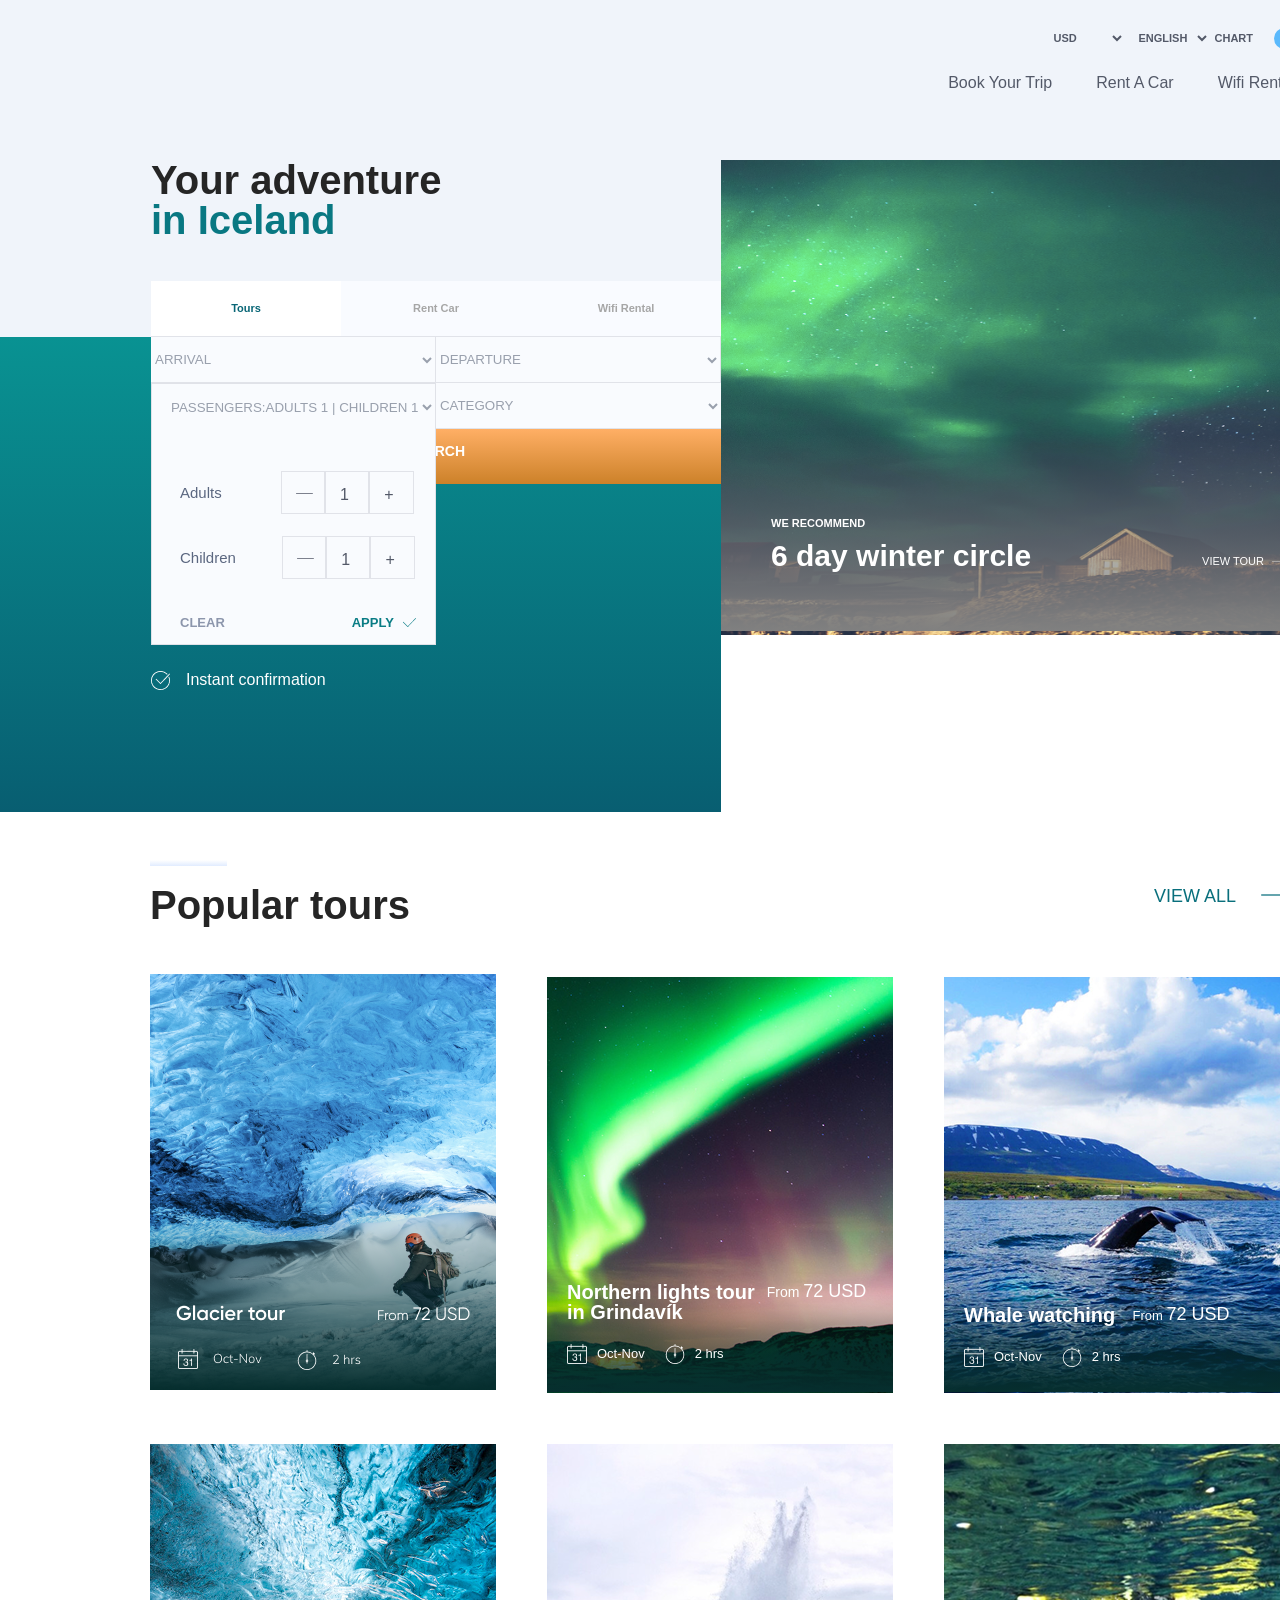
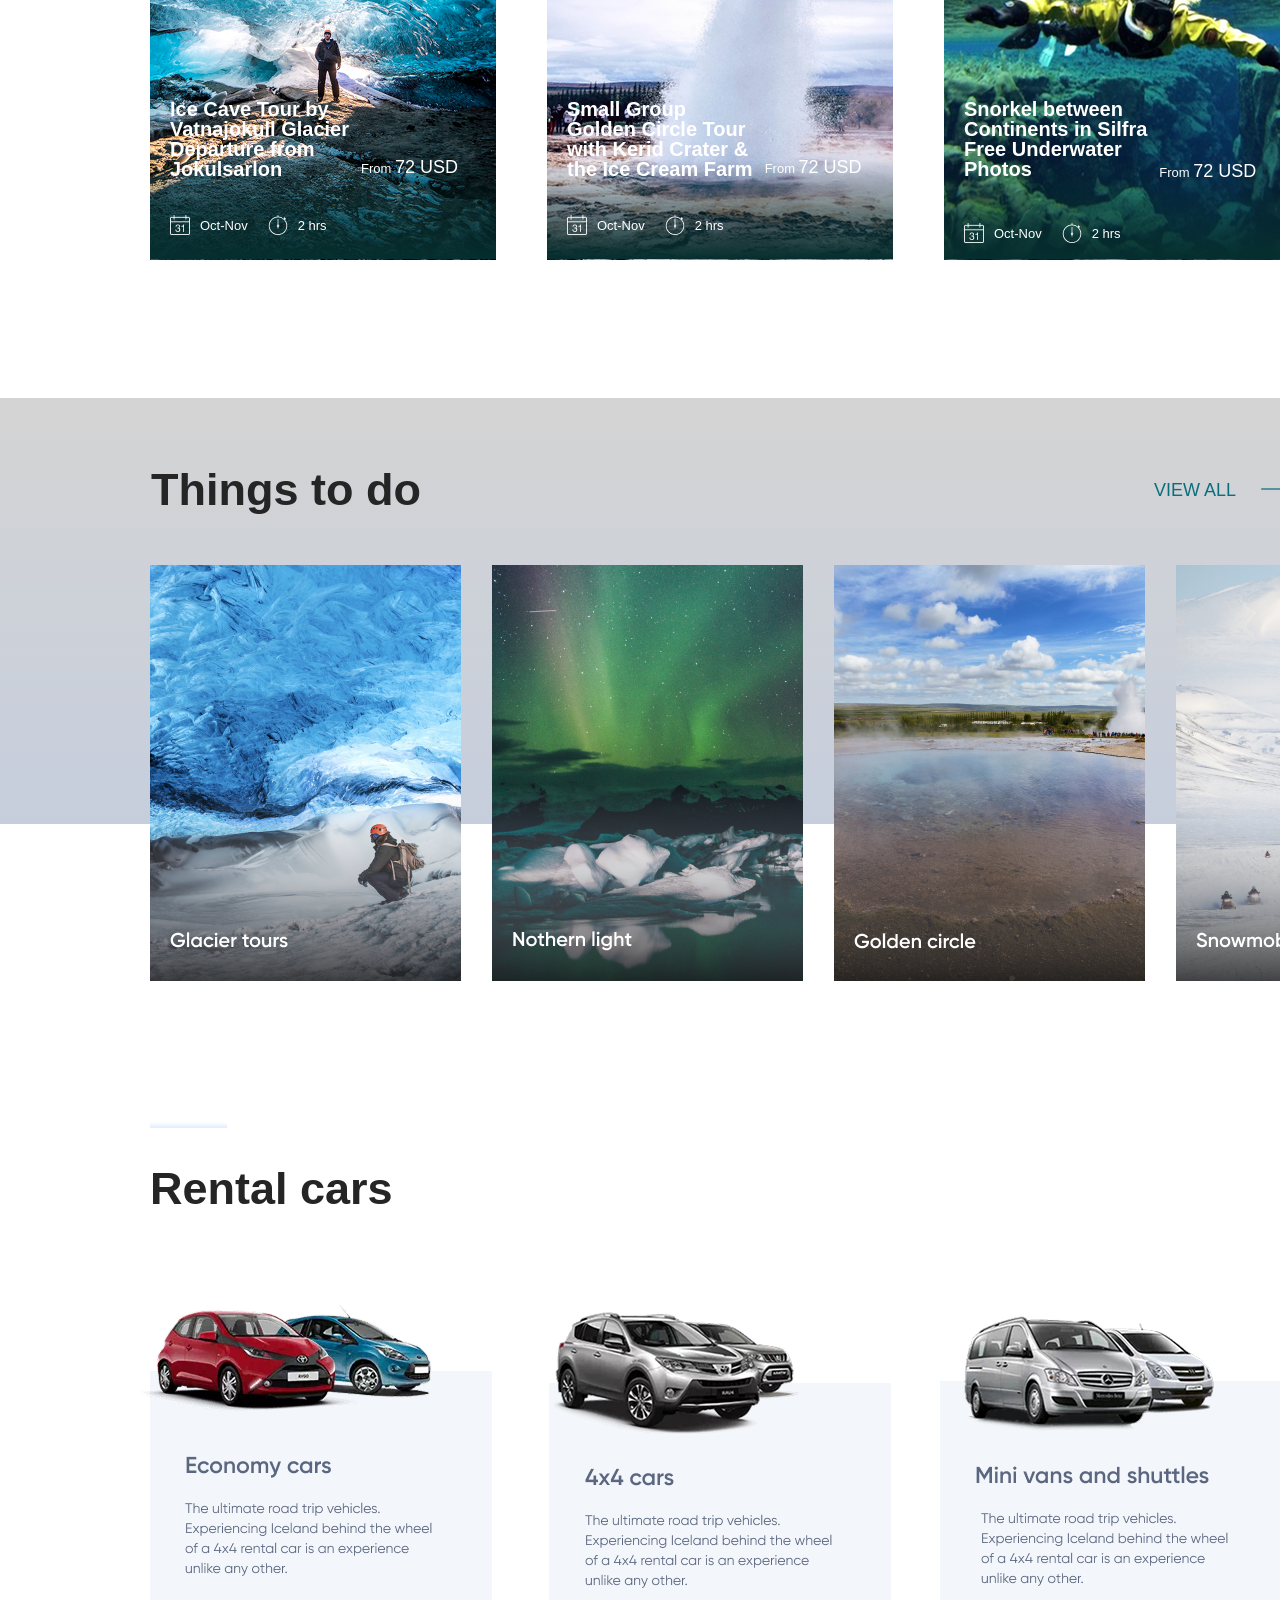
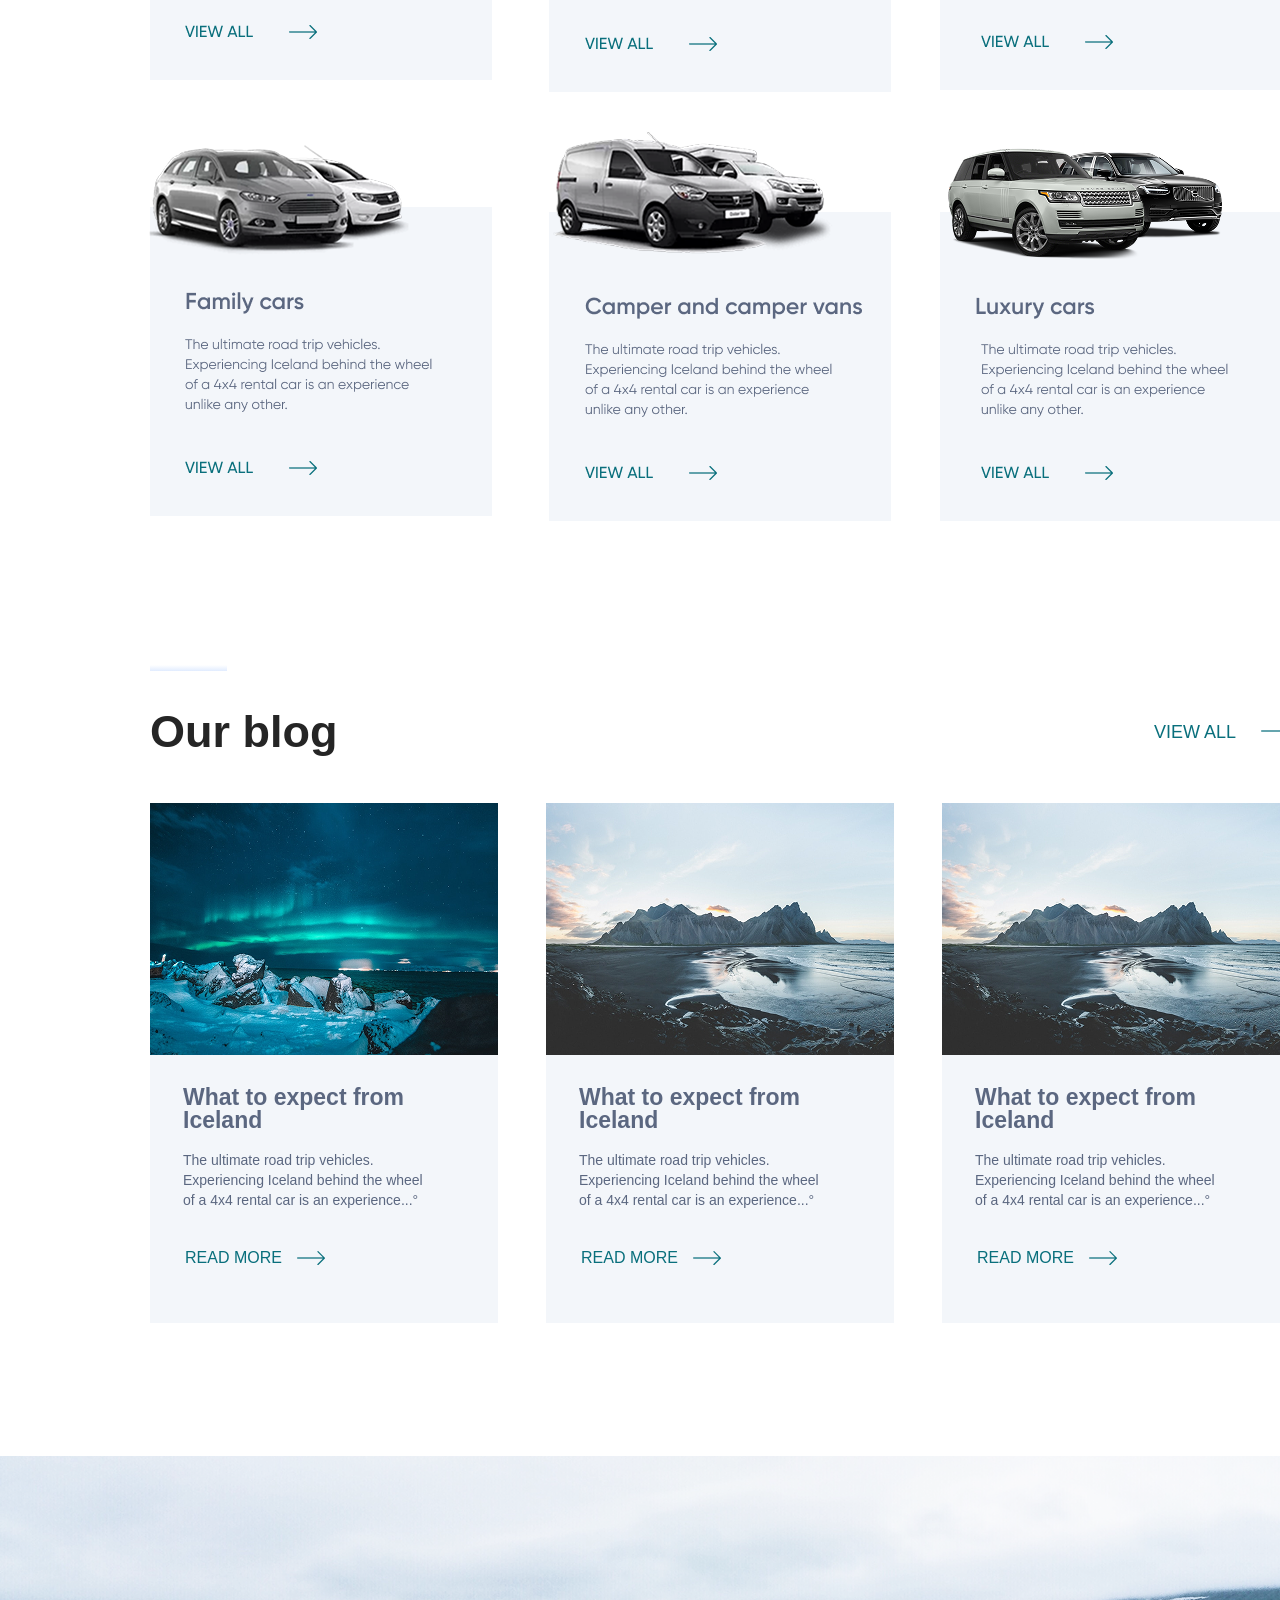
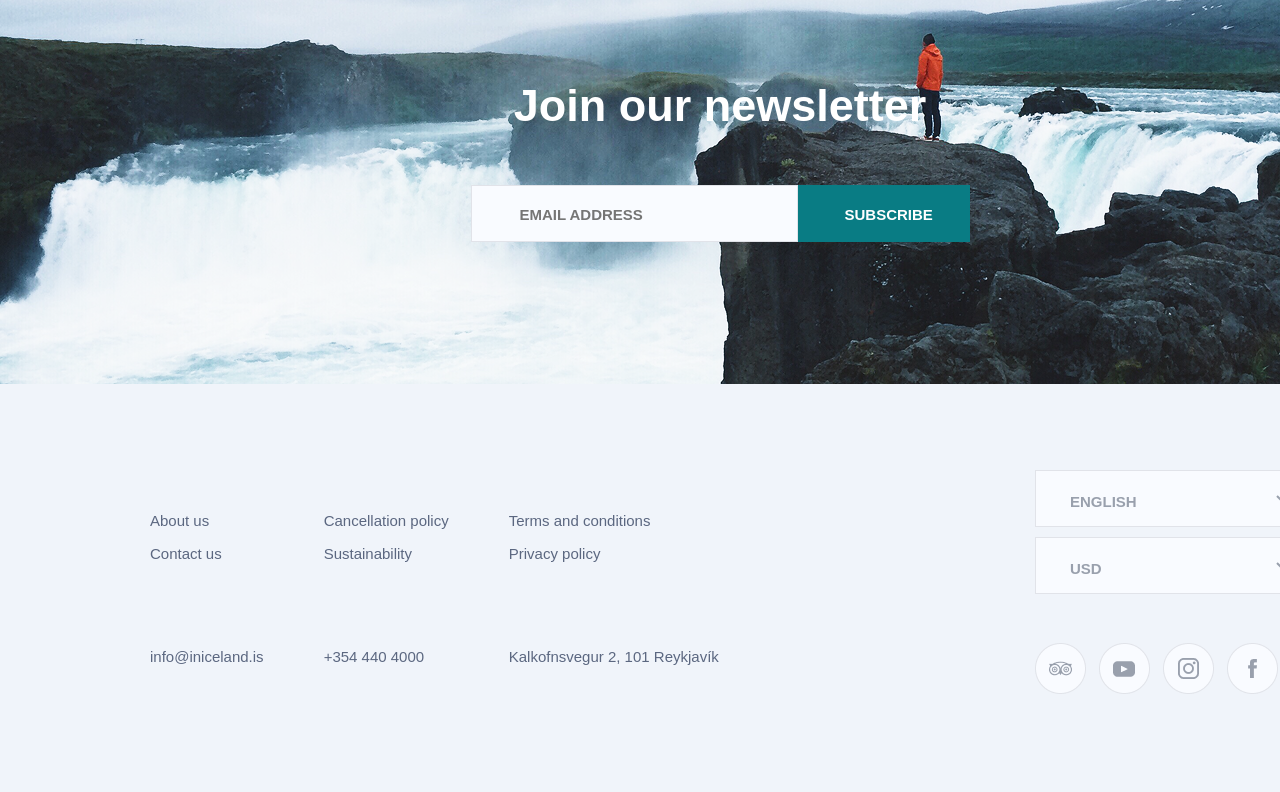
==== commit ea94f275: "changes made" ====
--- a/index.html
+++ b/index.html
@@ -158,7 +158,7 @@
         </div>
       </div>
       <aside id="asidebar">
-        <div class="picture-aurora-sidebar"><img src="/img/aurora-borealis-iceland-HJZAE87 1.png" alt=""></div>
+        <div class="picture-aurora-sidebar"><img class="picture-aurora-sidebar" src="img/aurora-borealis-iceland-HJZAE87 1.png" alt=""></div>
         <div class="set-width-height-for-remmend">
           <div class="recommend-six-days">
             <div class="recomment">
@@ -196,7 +196,7 @@
         </div>
         <div class="three-images">
           <div class="image-one">
-          <img src="/img/tours large one.png" alt="">
+          <img src="img/tours large one.png" alt="">
             <!-- <div class="set-width-height"> -->
               <!-- <div class="push-it-down">
                 <div class="right-side">
--- a/css/solve-challenge.css
+++ b/css/solve-challenge.css
@@ -3,6 +3,7 @@
   margin: 0 auto;
   box-sizing: border-box;
   font-family: sans-serif;
+  overflow-x: hidden;
 }
 
 * {
@@ -16,6 +17,11 @@
 a {
   margin: 0;
   padding: 0;
+}
+
+.picture-aurora-sidebar {
+  width: 721px;
+  height: 475px;
 }
 
 #navigation {
@@ -1416,4 +1422,938 @@
   margin-top: 49px;
 }
 
+@media (max-width: 376px) {
+  html, body {
+    width: 376px;
+  }
+  #navigation {
+    width: 100%;
+    height: 48px;
+    background: #F0F4FA;
+  }
+  #navigation .flex-h1-three-item {
+    display: flex;
+    flex-direction: row;
+    justify-content: space-between;
+    align-items: center;
+    padding-left: 1.9rem;
+    padding-top: 1.9rem;
+  }
+  #navigation .flex-h1-three-item h1 {
+    font-size: 1rem;
+    font-weight: 500;
+    line-height: 100%;
+    letter-spacing: 0%;
+    color: #000000;
+  }
+  #navigation .flex-h1-three-item .user-vector-menu {
+    display: flex;
+    flex-direction: row;
+    align-items: center;
+    padding-right: 1.9rem;
+    gap: 12px;
+  }
+  #navigation #flex-left {
+    display: none;
+    flex-direction: row;
+    align-items: center;
+  }
+  #navigation #flex-left .selected {
+    display: none;
+  }
+  #navigation #flex-left .selected select {
+    border: none;
+    background: none;
+  }
+  #navigation #flex-left .three-ul {
+    display: none;
+  }
+  main #hero-section {
+    flex-direction: column;
+  }
+  main #hero-section .for-background-only {
+    background: #F0F4FA;
+  }
+  main #hero-section .for-background-only .h1 {
+    padding-top: 2.9rem;
+    margin-left: 0;
+    padding-left: 1.5rem;
+    margin-bottom: 3rem;
+  }
+  main #hero-section .for-background-only .h1 h1 {
+    margin-top: 0;
+    font-weight: 500;
+    font-size: 2.2rem;
+    line-height: 100%;
+    letter-spacing: 0%;
+    color: #252525;
+  }
+  main #hero-section .for-background-only .h1 h1 span {
+    font-weight: 500;
+    font-size: 2.2rem;
+    line-height: 100%;
+    letter-spacing: 0%;
+    color: #097882;
+  }
+  main #hero-section .for-background-only #tours-rent-wifi {
+    padding-left: 0.9rem;
+  }
+  main #hero-section .for-background-only #tours-rent-wifi div {
+    border-bottom: #E1E3E9 solid 1px;
+    margin-left: 0;
+    display: flex;
+    flex-direction: row;
+    align-items: center;
+    width: 100%;
+    height: 56px;
+  }
+  main #hero-section .for-background-only #tours-rent-wifi .Tours {
+    border: none;
+    width: 33%;
+    height: 56px;
+    color: #096676;
+    background-color: #FFFFFF;
+    cursor: pointer;
+    font-weight: 600;
+    font-size: 0.8rem;
+    line-height: 100%;
+    text-transform: capitalize;
+    letter-spacing: 0%;
+  }
+  main #hero-section .for-background-only #tours-rent-wifi .Tours:hover {
+    background-color: #085E71;
+    color: #fff;
+    transition: background-color 0.5s ease;
+  }
+  main #hero-section .for-background-only #tours-rent-wifi .Rent-car {
+    border: none;
+    width: 33%;
+    height: 56px;
+    font-weight: 600;
+    font-size: 0.8rem;
+    line-height: 100%;
+    color: #A6A6A6;
+    cursor: pointer;
+    letter-spacing: 0%;
+    text-transform: capitalize;
+    background: #FFFFFF;
+  }
+  main #hero-section .for-background-only #tours-rent-wifi .Rent-car:hover {
+    background-color: #085E71;
+    color: #fff;
+    transition: background-color 0.5s ease;
+  }
+  main #hero-section .for-background-only #tours-rent-wifi .Wifi-rental {
+    border: none;
+    width: 33%;
+    height: 56px;
+    font-weight: 600;
+    font-size: 0.8rem;
+    line-height: 100%;
+    color: #fff;
+    cursor: pointer;
+    letter-spacing: 0%;
+    text-transform: capitalize;
+    background: linear-gradient(#178598, #096676);
+  }
+  main #hero-section .for-background-only #tours-rent-wifi .Wifi-rental:hover {
+    background-color: #085e71;
+    color: #fff;
+    transition: background-color 0.5s ease;
+  }
+  main #hero-section #four-selector-at-all {
+    background: linear-gradient(#099292, #085E71);
+    height: 475px;
+  }
+  main #hero-section #four-selector-at-all .two-selector {
+    background-color: #F9FBFE;
+    margin-left: 0.9rem;
+    margin-right: 0.9rem;
+    display: flex;
+    flex-direction: column;
+  }
+  main #hero-section #four-selector-at-all .two-selector .arrival select {
+    padding-left: 1.8rem;
+    font-size: 0.8rem;
+    font-weight: 600;
+    line-height: 100%;
+    letter-spacing: 0%;
+    border: none;
+    height: 46px;
+    background: none;
+    width: 100%;
+    color: #99A0AD;
+    text-transform: uppercase;
+    border-bottom: solid 1px #E1E3E9;
+    border-right: solid 1px #E1E3E9;
+  }
+  main #hero-section #four-selector-at-all .two-selector .arrival select:focus {
+    outline: none;
+  }
+  main #hero-section #four-selector-at-all .two-selector .departure select {
+    padding-left: 1.8rem;
+    font-size: 0.8rem;
+    font-weight: 600;
+    line-height: 100%;
+    letter-spacing: 0%;
+    border: none;
+    height: 46px;
+    background: none;
+    width: 100%;
+    color: #99A0AD;
+    text-transform: uppercase;
+    border-bottom: solid 1px #E1E3E9;
+    border-right: solid 1px #E1E3E9;
+  }
+  main #hero-section #four-selector-at-all .two-selector .departure select:focus {
+    outline: none;
+  }
+  main #hero-section #four-selector-at-all .second-two-selector {
+    display: flex;
+    flex-direction: column;
+    margin-left: 0.9rem;
+    margin-right: 0.9rem;
+  }
+  main #hero-section #four-selector-at-all .second-two-selector .div-that-wrap-passengers {
+    background-color: #F9FBFE;
+    z-index: 1;
+    border: solid 1px #E0E2E8;
+  }
+  main #hero-section #four-selector-at-all .second-two-selector .div-that-wrap-passengers .pickup-time {
+    display: flex;
+    flex-direction: row;
+  }
+  main #hero-section #four-selector-at-all .second-two-selector .div-that-wrap-passengers .pickup-time select {
+    padding-left: 1.8rem;
+    font-size: 0.8rem;
+    font-weight: 600;
+    line-height: 100%;
+    letter-spacing: 0%;
+    border: none;
+    background: none;
+    width: 100%;
+    height: 46px;
+    text-transform: uppercase;
+    color: #99A0AD;
+  }
+  main #hero-section #four-selector-at-all .second-two-selector .div-that-wrap-passengers .pickup-time select:focus {
+    outline: none;
+  }
+  main #hero-section #four-selector-at-all .second-two-selector .div-that-wrap-passengers .Passengers {
+    display: none;
+  }
+  main #hero-section #four-selector-at-all .second-two-selector .div-that-wrap-passengers .Passengers select {
+    font-size: 0.8rem;
+    font-weight: 600;
+    line-height: 100%;
+    letter-spacing: 0%;
+    border: none;
+    background: none;
+    width: 100%;
+    height: 46px;
+    text-transform: uppercase;
+    color: #99A0AD;
+  }
+  main #hero-section #four-selector-at-all .second-two-selector .div-that-wrap-passengers .Passengers select:focus {
+    outline: none;
+  }
+  main #hero-section #four-selector-at-all .second-two-selector .div-that-wrap-passengers .adults-children-clear {
+    display: none;
+  }
+  main #hero-section #four-selector-at-all .second-two-selector .div-that-wrap-category .display-flex-in-mobile {
+    display: flex;
+    flex-direction: row;
+  }
+  main #hero-section #four-selector-at-all .second-two-selector .div-that-wrap-category .display-flex-in-mobile select {
+    padding-left: 1.8rem;
+    background-color: #F9FBFE;
+    border: none;
+    width: 100%;
+    height: 46px;
+    font-size: 0.8rem;
+    font-weight: 600;
+    line-height: 100%;
+    letter-spacing: 0%;
+    color: #99A0AD;
+    text-transform: uppercase;
+    border-bottom: solid 1px #E1E3E9;
+  }
+  main #hero-section #four-selector-at-all .second-two-selector .div-that-wrap-category .display-flex-in-mobile select:focus {
+    outline: none;
+  }
+  main #hero-section #four-selector-at-all .second-two-selector .div-that-wrap-category .display-flex-in-lagerscreen {
+    display: none;
+  }
+  main #hero-section #four-selector-at-all .second-two-selector .div-that-wrap-category .display-flex-in-lagerscreen select {
+    padding-left: 1.8rem;
+    background-color: #F9FBFE;
+    border: none;
+    width: 100%;
+    height: 46px;
+    font-size: 0.8rem;
+    font-weight: 600;
+    line-height: 100%;
+    letter-spacing: 0%;
+    color: #99A0AD;
+    text-transform: uppercase;
+    border-bottom: solid 1px #E1E3E9;
+  }
+  main #hero-section #four-selector-at-all .second-two-selector .div-that-wrap-category .display-flex-in-lagerscreen select:focus {
+    outline: none;
+  }
+  main #hero-section #four-selector-at-all .second-two-selector .div-that-wrap-category .search {
+    height: 55px;
+    width: 100%;
+    margin-left: 0px;
+    display: flex;
+    flex-direction: row;
+    justify-content: center;
+    align-items: center;
+    padding-top: 0px;
+    z-index: 0;
+    background: linear-gradient(#FFAF65, #CC8129);
+  }
+  main #hero-section #four-selector-at-all .second-two-selector .div-that-wrap-category .search p {
+    color: #FFFFFF;
+    font-weight: 600;
+    font-size: 0.7rem;
+    line-height: 100%;
+    letter-spacing: 0%;
+    text-transform: uppercase;
+  }
+  main #hero-section #four-selector-at-all .Instant-img {
+    padding-left: 0;
+    margin-top: 26px;
+    gap: 16px;
+    display: flex;
+    flex-direction: row;
+    color: #FFFFFF;
+  }
+  main #hero-section #four-selector-at-all .Instant-img .img {
+    display: none;
+  }
+  main #hero-section #four-selector-at-all .Instant-img .Instant {
+    display: none;
+  }
+  main #hero-section #four-selector-at-all .Instant-img .two-group {
+    display: flex;
+    flex-direction: row;
+    align-items: center;
+    padding-left: 1.4rem;
+    gap: 55px;
+  }
+  main #hero-section #four-selector-at-all .Instant-img .two-group .img-p {
+    display: flex;
+    flex-direction: row;
+    align-items: center;
+    gap: 15px;
+  }
+  main #hero-section #four-selector-at-all .Instant-img .two-group .img-p p {
+    font-size: 0.9rem;
+    font-weight: 500;
+    line-height: 100%;
+    letter-spacing: 0%;
+    color: #FFFFFF;
+  }
+  main #hero-section #asidebar {
+    display: none;
+  }
+  main #section-1 .short-line-popular-view {
+    padding-left: 1.4rem;
+    margin-bottom: 49px;
+  }
+  main #section-1 .short-line-popular-view .short-line {
+    width: 47px;
+    height: 2px;
+    background: linear-gradient(#FFFFFF, #E1ECFF);
+    margin-top: 48px;
+  }
+  main #section-1 .short-line-popular-view .popular-view {
+    display: flex;
+    flex-direction: column;
+    align-items: start;
+  }
+  main #section-1 .short-line-popular-view .popular-view .popular {
+    margin-left: 0;
+  }
+  main #section-1 .short-line-popular-view .popular-view .popular p {
+    font-size: 1.7rem;
+    font-weight: 600;
+    line-height: 100%;
+    letter-spacing: 0%;
+    color: #252525;
+  }
+  main #section-1 .short-line-popular-view .popular-view .button-img {
+    display: none;
+  }
+  main #section-1 .two-group-of-pictures-1 .three-mobile-image {
+    display: flex;
+    flex-direction: column;
+    gap: 23px;
+    align-items: center;
+  }
+  main #section-1 .two-group-of-pictures-1 .three-mobile-image img {
+    width: 100%;
+  }
+  main #section-1 .two-group-of-pictures-1 .three-images {
+    display: none;
+  }
+  main #section-1 .two-group-of-pictures-1 .three-images-again {
+    display: none;
+  }
+  main #section-1 .display-in-mobile {
+    display: flex;
+    flex-direction: column;
+    margin-top: 1.8rem;
+    justify-content: center;
+  }
+  main #section-1 .display-in-mobile button {
+    font-size: 1rem;
+    font-weight: 500;
+    line-height: 100%;
+    letter-spacing: 0%;
+    text-transform: uppercase;
+    color: #096F7C;
+    border: none;
+    cursor: pointer;
+    background: none;
+  }
+  main #section-2 {
+    margin-top: 3.2rem;
+  }
+  main #section-2 .for-the-background {
+    width: 100%;
+  }
+  main #section-2 .for-the-background .thing-button {
+    padding-top: 2.5rem;
+    padding-left: 1.3rem;
+    margin-bottom: 1.7rem;
+  }
+  main #section-2 .for-the-background .thing-button p {
+    font-size: 1rem;
+    font-weight: 600;
+    line-height: 100%;
+    letter-spacing: 0%;
+    color: #252525;
+  }
+  main #section-2 .for-the-background .thing-button .button-img {
+    display: none;
+  }
+  main #section-2 .for-the-background .mobile-image {
+    display: flex;
+    flex-direction: column;
+    padding-left: 1.3rem;
+  }
+  main #section-2 .for-the-background .mobile-image .two-image {
+    display: flex;
+    flex-direction: row;
+    align-items: center;
+    gap: 22px;
+    margin-bottom: 1.7rem;
+  }
+  main #section-2 .for-the-background .mobile-image .view-in-mobile {
+    margin: auto;
+  }
+  main #section-2 .for-the-background .mobile-image .view-in-mobile button {
+    font-size: 0.9rem;
+    font-weight: 500;
+    line-height: 100%;
+    letter-spacing: 0%;
+    text-transform: uppercase;
+    background: none;
+    border: none;
+    cursor: pointer;
+    color: #096F7C;
+  }
+  main #section-2 .for-the-background .four-image {
+    display: none;
+  }
+  main #section-3 .short-line-Rental-cars {
+    padding-left: 1.1rem;
+    margin-top: 0.2rem;
+    margin-bottom: 1rem;
+  }
+  main #section-3 .short-line-Rental-cars .short-line {
+    width: 47px;
+    height: 2px;
+    background: linear-gradient(#FFFFFF, #E1ECFF);
+    margin-bottom: 0.7rem;
+  }
+  main #section-3 .short-line-Rental-cars .Rental-cars p {
+    font-size: 1.7rem;
+    font-weight: 600;
+    line-height: 100%;
+    letter-spacing: 0%;
+    color: #252525;
+  }
+  main #section-3 .cars .first-ground-of-cars {
+    display: flex;
+    flex-direction: column;
+    align-items: center;
+    padding-left: 0;
+    gap: 45px;
+  }
+  main #section-3 .cars .first-ground-of-cars .Cars-one {
+    width: 100%;
+    margin-bottom: 0;
+    display: flex;
+    flex-direction: column;
+    align-items: center;
+  }
+  main #section-3 .cars .first-ground-of-cars .Car-four {
+    display: flex;
+    flex-direction: column;
+    align-items: center;
+    margin-bottom: 0;
+  }
+  main #section-3 .cars .first-ground-of-cars .Car-four img {
+    width: 100%;
+  }
+  main #section-3 .cars .first-ground-of-cars .cars-two {
+    display: flex;
+    flex-direction: column;
+    align-items: center;
+    width: 100%;
+    margin-bottom: 0;
+  }
+  main #section-3 .cars .first-ground-of-cars .cars-three {
+    display: none;
+  }
+  main #section-3 .cars .second-ground-of-cars {
+    display: none;
+  }
+  main #section-3 .display-in-mobile {
+    display: flex;
+    flex-direction: column;
+    margin-top: 2.8rem;
+    justify-content: center;
+  }
+  main #section-3 .display-in-mobile button {
+    font-size: 0.9rem;
+    font-weight: 500;
+    line-height: 100%;
+    letter-spacing: 0%;
+    text-transform: uppercase;
+    color: #096F7C;
+    border: none;
+    background: none;
+    cursor: pointer;
+  }
+  main #section-4 {
+    margin-top: 6rem;
+  }
+  main #section-4 .short-line-Ourblog-view {
+    padding-left: 1.4rem;
+    margin-bottom: 2.4rem;
+  }
+  main #section-4 .short-line-Ourblog-view .short-line {
+    width: 47px;
+    height: 2px;
+    background: linear-gradient(#FFFFFF, #E1ECFF);
+    margin-top: 0;
+  }
+  main #section-4 .short-line-Ourblog-view .Ourblog-view {
+    display: flex;
+    flex-direction: row;
+    justify-content: start;
+    align-items: start;
+    margin-top: 0.7rem;
+  }
+  main #section-4 .short-line-Ourblog-view .Ourblog-view .From-the-blog {
+    display: flex;
+    flex-direction: row;
+    margin-top: 0.7rem;
+  }
+  main #section-4 .short-line-Ourblog-view .Ourblog-view .From-the-blog p {
+    font-size: 1.6rem;
+    font-weight: 600;
+    line-height: 100%;
+    letter-spacing: 0%;
+    color: #252525;
+  }
+  main #section-4 .short-line-Ourblog-view .Ourblog-view .Ourblog {
+    display: none;
+  }
+  main #section-4 .short-line-Ourblog-view .Ourblog-view .button-img {
+    display: none;
+  }
+  main #section-4 .three-img-card {
+    padding-left: 1.2rem;
+  }
+  main #section-4 .three-img-card .three-img {
+    display: flex;
+    flex-direction: column;
+    align-items: start;
+    gap: 0;
+  }
+  main #section-4 .three-img-card .three-img .Rectangle-112 {
+    display: flex;
+    flex-direction: column;
+    align-items: center;
+    justify-content: center;
+    margin-bottom: -4px;
+  }
+  main #section-4 .three-img-card .three-img .Rectangle-112 img {
+    width: 100%;
+  }
+  main #section-4 .three-img-card .three-img .add-image {
+    display: flex;
+    flex-direction: column;
+    display: flex;
+    flex-direction: column;
+    align-items: center;
+    justify-content: center;
+  }
+  main #section-4 .three-img-card .three-img .add-image img {
+    width: 100%;
+  }
+  main #section-4 .three-img-card .three-img .Rectangle-113 {
+    display: none;
+  }
+  main #section-4 .three-img-card .three-img .Rectangle-114 {
+    display: none;
+  }
+  main #section-4 .three-img-card .three-img .h2-paragraph {
+    display: flex;
+    flex-direction: column;
+    gap: 0;
+    margin-top: 0;
+    margin-bottom: 1.6rem;
+    width: 348px;
+    height: 268px;
+    background-color: #F3F6FA;
+  }
+  main #section-4 .three-img-card .three-img .h2-paragraph .heading {
+    padding-left: 2.1rem;
+    padding-top: 2rem;
+    padding-bottom: 1.1rem;
+  }
+  main #section-4 .three-img-card .three-img .h2-paragraph .heading h2 {
+    margin: 0px;
+    font-size: 1.3rem;
+    font-weight: 600;
+    line-height: 100%;
+    letter-spacing: 0%;
+    color: #5B6780;
+  }
+  main #section-4 .three-img-card .three-img .h2-paragraph .heading h2 br {
+    display: none;
+  }
+  main #section-4 .three-img-card .three-img .h2-paragraph .paragraph {
+    padding-left: 2.1rem;
+    padding-bottom: 2.6rem;
+  }
+  main #section-4 .three-img-card .three-img .h2-paragraph .paragraph p {
+    font-size: 0.9rem;
+    font-weight: 400;
+    line-height: 1.2rem;
+    letter-spacing: 0%;
+    color: #5B6780;
+  }
+  main #section-4 .three-img-card .three-img .h2-paragraph .button-img {
+    display: flex;
+    flex-direction: row;
+    align-items: center;
+    gap: 15px;
+  }
+  main #section-4 .three-img-card .three-img .h2-paragraph .button-img button {
+    font-size: 1rem;
+    font-weight: 500;
+    line-height: 100%;
+    letter-spacing: 0%;
+    text-transform: uppercase;
+    background: none;
+    padding-left: 2.2rem;
+    color: #096F7C;
+    border: none;
+  }
+  main #section-4 .three-img-card .three-img .h2-paragraph .button-img button:hover {
+    cursor: pointer;
+  }
+  main #section-4 .three-img-card .card {
+    display: none;
+  }
+  main #section-4 .display-in-mobile {
+    display: flex;
+    flex-direction: column;
+    margin-top: 0;
+    justify-content: center;
+  }
+  main #section-4 .display-in-mobile button {
+    font-size: 0.9rem;
+    font-weight: 500;
+    line-height: 100%;
+    letter-spacing: 0%;
+    text-transform: uppercase;
+    color: #096F7C;
+    border: none;
+    cursor: pointer;
+    background: none;
+  }
+  main #section-5 {
+    margin-top: 6rem;
+    background-image: none;
+  }
+  main #section-5 .empty-div {
+    position: relative;
+    height: 133px;
+    background: linear-gradient(#FFFFFF 40%, #FFFFFF 50%);
+  }
+  main #section-5 .empty-div img {
+    width: 100%;
+    height: 304px;
+  }
+  main #section-5 .h2-input-button {
+    position: relative;
+    display: flex;
+    flex-direction: column;
+    align-items: center;
+    margin-top: -138px;
+  }
+  main #section-5 .h2-input-button h2 {
+    font-size: 1.8rem;
+    font-weight: 600;
+    line-height: 100%;
+    letter-spacing: 0%;
+    color: #5B6780;
+  }
+  main #section-5 .h2-input-button .input-button {
+    display: flex;
+    flex-direction: column;
+    align-items: center;
+    margin-top: 2.3rem;
+  }
+  main #section-5 .h2-input-button .input-button input {
+    font-size: 0.9rem;
+    font-weight: 600;
+    line-height: 100%;
+    letter-spacing: 0%;
+    text-transform: uppercase;
+    background: #F9FBFF;
+    border: none;
+    color: #99A0AD;
+    padding-top: 0;
+    padding-bottom: 0;
+    padding-left: 0;
+    width: 335px;
+    margin: auto;
+    text-align: center;
+    height: 57px;
+  }
+  main #section-5 .h2-input-button .input-button input:focus {
+    outline: none;
+  }
+  main #section-5 .h2-input-button .input-button input:hover {
+    outline: none;
+  }
+  main #section-5 .h2-input-button .input-button button {
+    font-size: 0.9rem;
+    font-weight: 600;
+    line-height: 100%;
+    letter-spacing: 0%;
+    text-transform: uppercase;
+    background: #097C84;
+    padding-top: 0;
+    padding-bottom: 0;
+    padding-left: 0;
+    padding-right: 0;
+    border: none;
+    cursor: pointer;
+    color: #FFFFFF;
+    width: 335px;
+    height: 57px;
+    margin: auto;
+  }
+  #footer {
+    display: flex;
+    flex-direction: column;
+    justify-content: start;
+    align-items: center;
+    background-color: #F0F4FA;
+    height: 689px;
+    margin-top: 95px;
+  }
+  #footer .view-only-on-mobilescreen {
+    display: flex;
+    flex-direction: column;
+    gap: 56px;
+    padding-left: 0;
+    padding-top: 4.4rem;
+  }
+  #footer .view-only-on-mobilescreen .flex-contianer {
+    display: flex;
+    flex-direction: row;
+    gap: 72px;
+    padding-left: 0;
+  }
+  #footer .view-only-on-mobilescreen .flex-contianer .first-unit ul {
+    display: flex;
+    flex-direction: column;
+    gap: 19px;
+    padding-left: 0;
+    margin-top: 0;
+    list-style: none;
+  }
+  #footer .view-only-on-mobilescreen .flex-contianer .first-unit ul li {
+    padding-bottom: 0;
+  }
+  #footer .view-only-on-mobilescreen .flex-contianer .first-unit ul li a {
+    text-decoration: none;
+    color: #5B6780;
+    font-size: 0.9rem;
+    font-weight: 500;
+    line-height: 100%;
+    letter-spacing: 0%;
+    color: #5B6780;
+  }
+  #footer .view-only-on-mobilescreen .flex-contianer .first-unit .paragraph {
+    padding-top: 0;
+  }
+  #footer .view-only-on-mobilescreen .flex-contianer .first-unit .paragraph p {
+    color: #5B6780;
+    font-size: 0.9rem;
+    font-weight: 500;
+    line-height: 100%;
+    letter-spacing: 0%;
+    color: #5B6780;
+  }
+  #footer .view-only-on-mobilescreen .flex-contianer .second-unit ul {
+    display: flex;
+    flex-direction: column;
+    gap: 19px;
+    padding-left: 0;
+    margin-top: 0;
+    list-style: none;
+  }
+  #footer .view-only-on-mobilescreen .flex-contianer .second-unit ul li {
+    padding-bottom: 0;
+  }
+  #footer .view-only-on-mobilescreen .flex-contianer .second-unit ul li a {
+    text-decoration: none;
+    color: #5B6780;
+    font-size: 0.9rem;
+    font-weight: 500;
+    line-height: 100%;
+    letter-spacing: 0%;
+    color: #5B6780;
+  }
+  #footer .view-only-on-mobilescreen .flex-contianer .second-unit li {
+    padding-top: 0;
+  }
+  #footer .view-only-on-mobilescreen .flex-contianer .second-unit li li a {
+    color: #5B6780;
+    font-size: 0.9rem;
+    font-weight: 500;
+    line-height: 100%;
+    letter-spacing: 0%;
+    color: #5B6780;
+  }
+  #footer .view-only-on-mobilescreen .third-unit ul {
+    display: flex;
+    flex-direction: column;
+    gap: 16px;
+    padding-left: 0;
+    margin-top: 0;
+    list-style: none;
+  }
+  #footer .view-only-on-mobilescreen .third-unit ul li {
+    padding-bottom: 0;
+  }
+  #footer .view-only-on-mobilescreen .third-unit ul li a {
+    text-decoration: none;
+    color: #5B6780;
+    font-size: 0.9rem;
+    font-weight: 500;
+    line-height: 100%;
+    letter-spacing: 0%;
+    color: #5B6780;
+  }
+  #footer .view-only-on-mobilescreen .third-unit p {
+    text-decoration: none;
+    color: #5B6780;
+    font-size: 0.9rem;
+    font-weight: 500;
+    line-height: 100%;
+    letter-spacing: 0%;
+    color: #5B6780;
+  }
+  #footer .view-only-on-mobilescreen .third-unit .paragraph {
+    padding-top: 0;
+  }
+  #footer .view-only-on-mobilescreen .third-unit .paragraph p {
+    color: #5B6780;
+    font-size: 0.9rem;
+    font-weight: 500;
+    line-height: 100%;
+    letter-spacing: 0%;
+    color: #5B6780;
+  }
+  #footer .right-side {
+    display: none;
+  }
+  #footer .left-side {
+    display: flex;
+    flex-direction: column;
+    gap: 40px;
+    padding-right: 0;
+  }
+  #footer .left-side .select {
+    display: flex;
+    flex-direction: column;
+    margin-top: 3.5rem;
+    gap: 10px;
+  }
+  #footer .left-side .select .english select {
+    width: 335px;
+    height: 57px;
+    padding-top: 21px;
+    padding-bottom: 18px;
+    padding-left: 30px;
+    border: solid 1px #E1E3E9;
+    background-color: #F9FBFF;
+    font-size: 15px;
+    font-weight: 600;
+    line-height: 100%;
+    letter-spacing: 0%;
+    text-transform: uppercase;
+    color: #99A0AD;
+  }
+  #footer .left-side .select .english select:hover {
+    outline: none;
+  }
+  #footer .left-side .select .english select:focus {
+    background: none;
+    outline: none;
+  }
+  #footer .left-side .select .usd select {
+    width: 335px;
+    height: 57px;
+    padding-top: 21px;
+    padding-bottom: 18px;
+    padding-left: 30px;
+    border: solid 1px #E1E3E9;
+    background-color: #F9FBFF;
+    font-size: 15px;
+    font-weight: 600;
+    line-height: 100%;
+    letter-spacing: 0%;
+    text-transform: uppercase;
+    color: #99A0AD;
+  }
+  #footer .left-side .select .usd select:hover {
+    outline: none;
+  }
+  #footer .left-side .select .usd select:focus {
+    outline: none;
+  }
+  #footer .left-side .social-media {
+    display: flex;
+    flex-direction: row;
+    align-items: center;
+    justify-content: center;
+    gap: 13px;
+    padding-top: 0;
+  }
+}
+
 /*# sourceMappingURL=solve-challenge.css.map */
